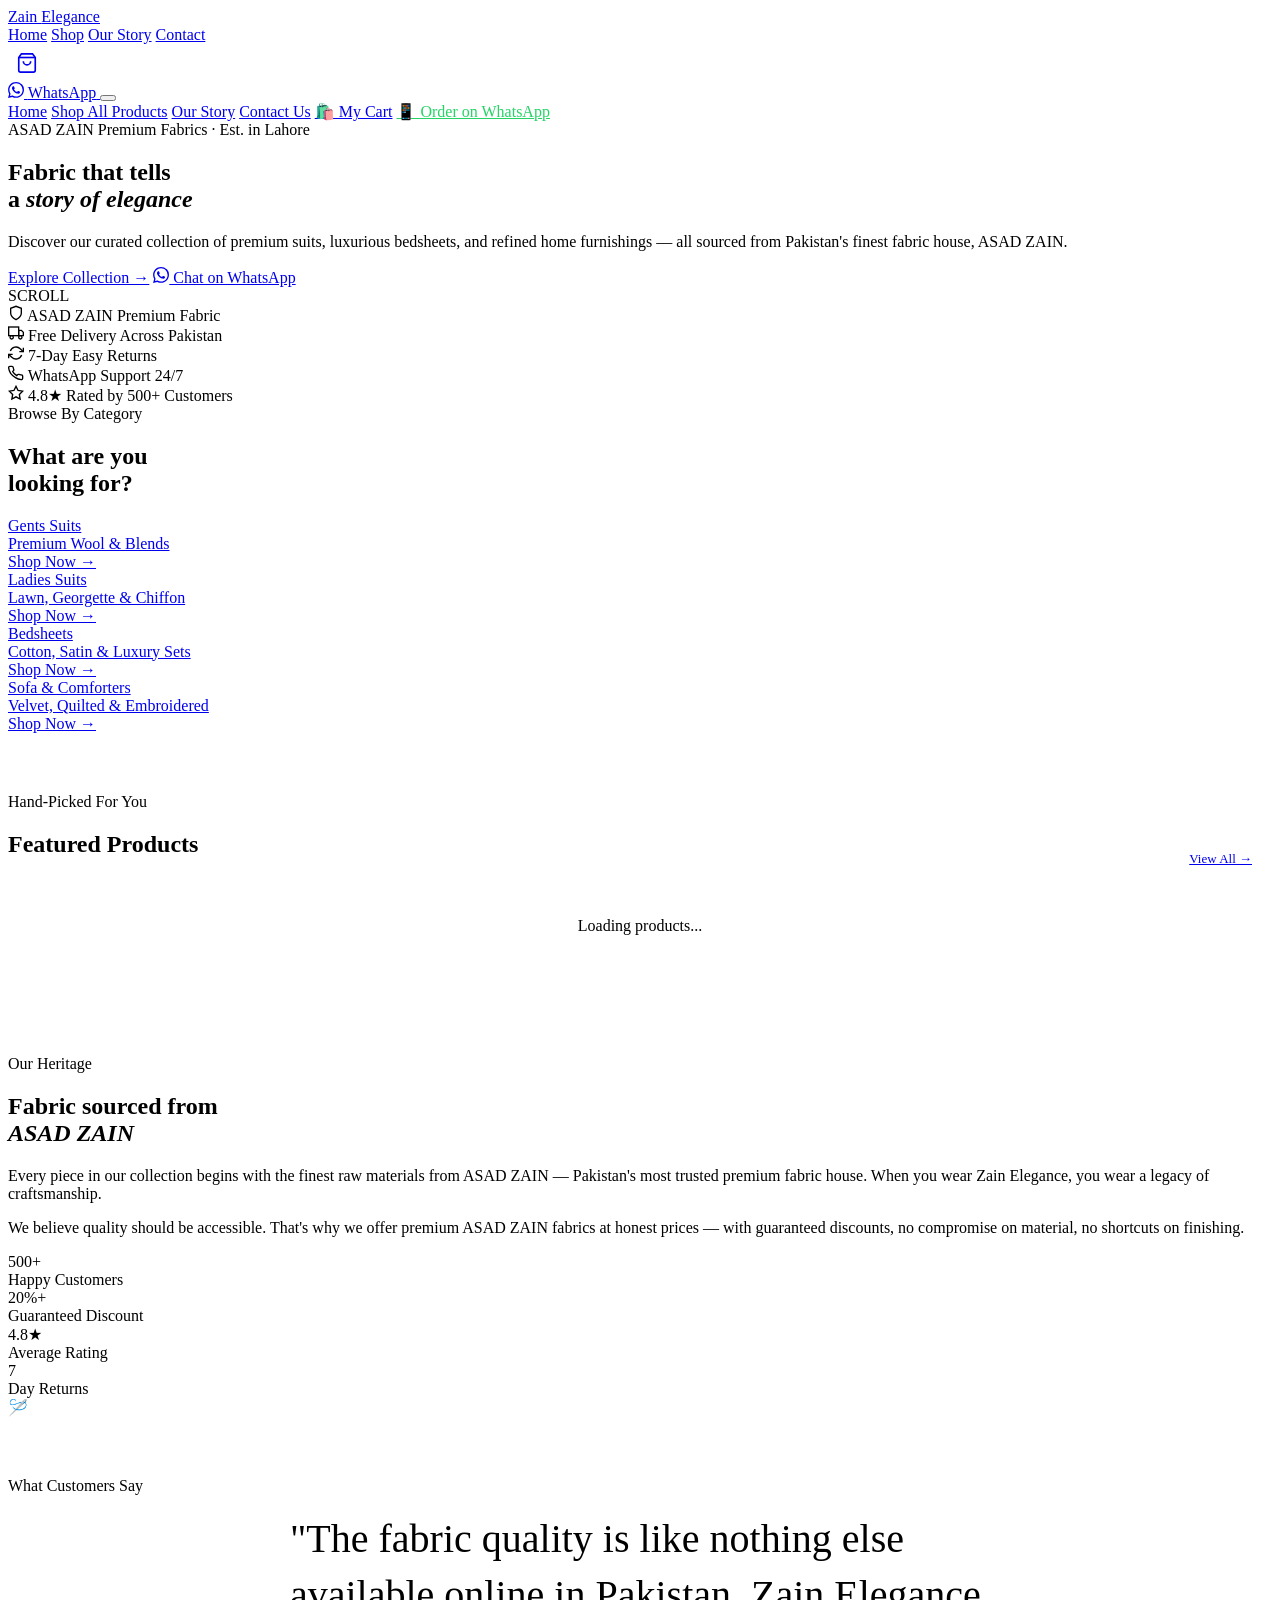
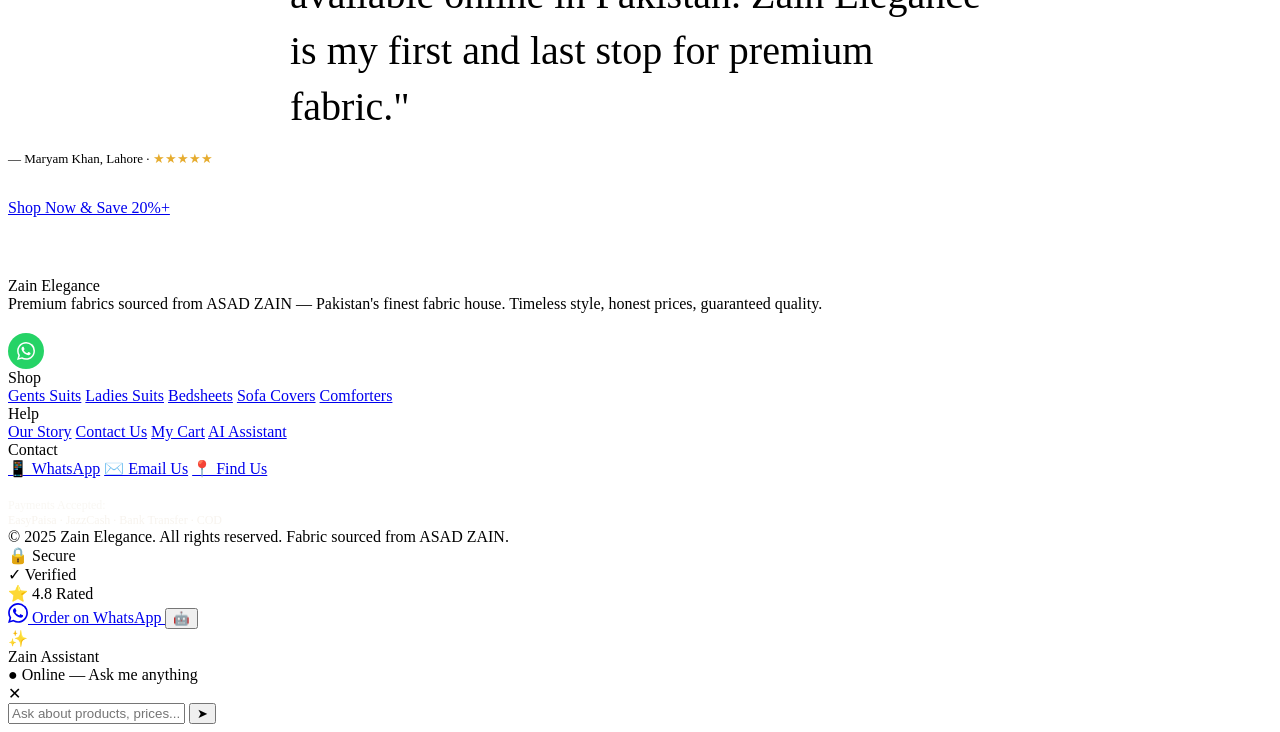
==== index.html @ bb75eb42 "Add files via upload" ====
<!DOCTYPE html>
<html lang="en">
<head>
  <meta charset="UTF-8">
  <meta name="viewport" content="width=device-width, initial-scale=1.0">
  <title>Zain Elegance — Premium Fabrics. Timeless Style.</title>
  <meta name="description" content="Premium suits, bedsheets, sofa covers and comforters sourced from ASAD ZAIN fabrics. Shop the finest fabric collection in Pakistan.">
  <meta property="og:title" content="Zain Elegance — Premium Fabrics">
  <meta property="og:description" content="Gents suits, Ladies suits, Bedsheets, Sofa covers & Comforters. Premium ASAD ZAIN fabrics.">
  <meta property="og:type" content="website">
  <link rel="stylesheet" href="assets/css/style.css">
  <link rel="icon" href="data:image/svg+xml,<svg xmlns='http://www.w3.org/2000/svg' viewBox='0 0 100 100'><text y='.9em' font-size='90'>🪡</text></svg>">
</head>
<body>

<!-- ═══ NAVIGATION ═══ -->
<nav class="nav">
  <div class="nav-inner">
    <a href="index.html" class="nav-logo">Zain <span>Elegance</span></a>
    <div class="nav-links">
      <a href="index.html" class="active">Home</a>
      <a href="shop.html">Shop</a>
      <a href="about.html">Our Story</a>
      <a href="contact.html">Contact</a>
    </div>
    <div class="nav-actions">
      <a href="cart.html" style="position:relative;display:flex;align-items:center;padding:8px">
        <svg width="22" height="22" fill="none" stroke="currentColor" stroke-width="1.8" viewBox="0 0 24 24"><path d="M6 2L3 6v14a2 2 0 002 2h14a2 2 0 002-2V6l-3-4z"/><line x1="3" y1="6" x2="21" y2="6"/><path d="M16 10a4 4 0 01-8 0"/></svg>
        <span class="cart-count" style="position:absolute;top:2px;right:2px;width:16px;height:16px;background:var(--gold);color:white;border-radius:50%;font-size:10px;font-weight:600;display:none;align-items:center;justify-content:center">0</span>
      </a>
      <a href="https://wa.me/923XXXXXXXXX" target="_blank" class="nav-whatsapp">
        <svg width="16" height="16" viewBox="0 0 24 24" fill="currentColor"><path d="M17.472 14.382c-.297-.149-1.758-.867-2.03-.967-.273-.099-.471-.148-.67.15-.197.297-.767.966-.94 1.164-.173.199-.347.223-.644.075-.297-.15-1.255-.463-2.39-1.475-.883-.788-1.48-1.761-1.653-2.059-.173-.297-.018-.458.13-.606.134-.133.298-.347.446-.52.149-.174.198-.298.298-.497.099-.198.05-.371-.025-.52-.075-.149-.669-1.612-.916-2.207-.242-.579-.487-.5-.669-.51-.173-.008-.371-.01-.57-.01-.198 0-.52.074-.792.372-.272.297-1.04 1.016-1.04 2.479 0 1.462 1.065 2.875 1.213 3.074.149.198 2.096 3.2 5.077 4.487.709.306 1.262.489 1.694.625.712.227 1.36.195 1.871.118.571-.085 1.758-.719 2.006-1.413.248-.694.248-1.289.173-1.413-.074-.124-.272-.198-.57-.347m-5.421 7.403h-.004a9.87 9.87 0 01-5.031-1.378l-.361-.214-3.741.982.998-3.648-.235-.374a9.86 9.86 0 01-1.51-5.26c.001-5.45 4.436-9.884 9.888-9.884 2.64 0 5.122 1.03 6.988 2.898a9.825 9.825 0 012.893 6.994c-.003 5.45-4.437 9.884-9.885 9.884m8.413-18.297A11.815 11.815 0 0012.05 0C5.495 0 .16 5.335.157 11.892c0 2.096.547 4.142 1.588 5.945L.057 24l6.305-1.654a11.882 11.882 0 005.683 1.448h.005c6.554 0 11.89-5.335 11.893-11.893A11.821 11.821 0 0020.885 3.488"/></svg>
        <span>WhatsApp</span>
      </a>
      <button class="nav-hamburger" id="nav-hamburger" aria-label="Menu">
        <span></span><span></span><span></span>
      </button>
    </div>
  </div>
</nav>

<!-- Mobile Menu -->
<div class="mobile-menu" id="mobile-menu">
  <a href="index.html">Home</a>
  <a href="shop.html">Shop All Products</a>
  <a href="about.html">Our Story</a>
  <a href="contact.html">Contact Us</a>
  <a href="cart.html">🛍️ My Cart</a>
  <a href="https://wa.me/923XXXXXXXXX" target="_blank" style="color:#25D366;font-weight:500">📱 Order on WhatsApp</a>
</div>

<!-- ═══ HERO ═══ -->
<section class="hero">
  <div class="container">
    <div class="hero-content">
      <div class="hero-badge">ASAD ZAIN Premium Fabrics · Est. in Lahore</div>
      <h1>Fabric that tells<br>a <em>story of elegance</em></h1>
      <p>Discover our curated collection of premium suits, luxurious bedsheets, and refined home furnishings — all sourced from Pakistan's finest fabric house, ASAD ZAIN.</p>
      <div class="hero-actions">
        <a href="shop.html" class="btn-primary">Explore Collection →</a>
        <a href="https://wa.me/923XXXXXXXXX?text=Assalamu%20Alaikum!%20I%20want%20to%20enquire%20about%20your%20products." target="_blank" class="btn-outline">
          <svg width="16" height="16" viewBox="0 0 24 24" fill="currentColor"><path d="M17.472 14.382c-.297-.149-1.758-.867-2.03-.967-.273-.099-.471-.148-.67.15-.197.297-.767.966-.94 1.164-.173.199-.347.223-.644.075-.297-.15-1.255-.463-2.39-1.475-.883-.788-1.48-1.761-1.653-2.059-.173-.297-.018-.458.13-.606.134-.133.298-.347.446-.52.149-.174.198-.298.298-.497.099-.198.05-.371-.025-.52-.075-.149-.669-1.612-.916-2.207-.242-.579-.487-.5-.669-.51-.173-.008-.371-.01-.57-.01-.198 0-.52.074-.792.372-.272.297-1.04 1.016-1.04 2.479 0 1.462 1.065 2.875 1.213 3.074.149.198 2.096 3.2 5.077 4.487.709.306 1.262.489 1.694.625.712.227 1.36.195 1.871.118.571-.085 1.758-.719 2.006-1.413.248-.694.248-1.289.173-1.413-.074-.124-.272-.198-.57-.347m-5.421 7.403h-.004a9.87 9.87 0 01-5.031-1.378l-.361-.214-3.741.982.998-3.648-.235-.374a9.86 9.86 0 01-1.51-5.26c.001-5.45 4.436-9.884 9.888-9.884 2.64 0 5.122 1.03 6.988 2.898a9.825 9.825 0 012.893 6.994c-.003 5.45-4.437 9.884-9.885 9.884m8.413-18.297A11.815 11.815 0 0012.05 0C5.495 0 .16 5.335.157 11.892c0 2.096.547 4.142 1.588 5.945L.057 24l6.305-1.654a11.882 11.882 0 005.683 1.448h.005c6.554 0 11.89-5.335 11.893-11.893A11.821 11.821 0 0020.885 3.488"/></svg>
          Chat on WhatsApp
        </a>
      </div>
    </div>
  </div>
  <div class="hero-scroll">
    <div class="hero-scroll-line"></div>
    <span>SCROLL</span>
  </div>
</section>

<!-- ═══ TRUST BAR ═══ -->
<div class="trust-bar">
  <div class="trust-bar-inner">
    <div class="trust-item">
      <svg width="16" height="16" fill="none" stroke="currentColor" stroke-width="2" viewBox="0 0 24 24"><path d="M12 22s8-4 8-10V5l-8-3-8 3v7c0 6 8 10 8 10z"/></svg>
      ASAD ZAIN Premium Fabric
    </div>
    <div class="trust-item">
      <svg width="16" height="16" fill="none" stroke="currentColor" stroke-width="2" viewBox="0 0 24 24"><rect x="1" y="3" width="15" height="13"/><polygon points="16 8 20 8 23 11 23 16 16 16 16 8"/><circle cx="5.5" cy="18.5" r="2.5"/><circle cx="18.5" cy="18.5" r="2.5"/></svg>
      Free Delivery Across Pakistan
    </div>
    <div class="trust-item">
      <svg width="16" height="16" fill="none" stroke="currentColor" stroke-width="2" viewBox="0 0 24 24"><polyline points="23 4 23 10 17 10"/><polyline points="1 20 1 14 7 14"/><path d="M3.51 9a9 9 0 0114.85-3.36L23 10M1 14l4.64 4.36A9 9 0 0020.49 15"/></svg>
      7-Day Easy Returns
    </div>
    <div class="trust-item">
      <svg width="16" height="16" fill="none" stroke="currentColor" stroke-width="2" viewBox="0 0 24 24"><path d="M22 16.92v3a2 2 0 01-2.18 2 19.79 19.79 0 01-8.63-3.07A19.5 19.5 0 013.95 12.68a19.79 19.79 0 01-3.07-8.67A2 2 0 012.88 2h3a2 2 0 012 1.72c.127.96.361 1.903.7 2.81a2 2 0 01-.45 2.11L7.09 9.91a16 16 0 006 6l1.27-1.27a2 2 0 012.11-.45c.907.339 1.85.573 2.81.7A2 2 0 0122 16.92z"/></svg>
      WhatsApp Support 24/7
    </div>
    <div class="trust-item">
      <svg width="16" height="16" fill="none" stroke="currentColor" stroke-width="2" viewBox="0 0 24 24"><polygon points="12 2 15.09 8.26 22 9.27 17 14.14 18.18 21.02 12 17.77 5.82 21.02 7 14.14 2 9.27 8.91 8.26 12 2"/></svg>
      4.8★ Rated by 500+ Customers
    </div>
  </div>
</div>

<!-- ═══ CATEGORIES ═══ -->
<section class="section">
  <div class="container">
    <div class="section-head">
      <div class="section-label">Browse By Category</div>
      <h2 class="section-title">What are you<br>looking for?</h2>
    </div>
    <div class="categories-grid">
      <a href="shop.html?cat=gents-suits" class="cat-card cat-gents">
        <div class="cat-img" style="background-image:url('assets/images/suits/gents-navy.jpg')"></div>
        <div class="cat-overlay">
          <div class="cat-name">Gents Suits</div>
          <div class="cat-count">Premium Wool & Blends</div>
          <div class="cat-link">Shop Now →</div>
        </div>
      </a>
      <a href="shop.html?cat=ladies-suits" class="cat-card cat-ladies">
        <div class="cat-img" style="background-image:url('assets/images/suits/ladies-pink.jpg')"></div>
        <div class="cat-overlay">
          <div class="cat-name">Ladies Suits</div>
          <div class="cat-count">Lawn, Georgette & Chiffon</div>
          <div class="cat-link">Shop Now →</div>
        </div>
      </a>
      <a href="shop.html?cat=bedsheets" class="cat-card cat-bedsheet">
        <div class="cat-img" style="background-image:url('assets/images/bedsheets/white-cotton.jpg')"></div>
        <div class="cat-overlay">
          <div class="cat-name">Bedsheets</div>
          <div class="cat-count">Cotton, Satin & Luxury Sets</div>
          <div class="cat-link">Shop Now →</div>
        </div>
      </a>
      <a href="shop.html?cat=sofa-covers" class="cat-card cat-sofa">
        <div class="cat-img" style="background-image:url('assets/images/sofa-covers/velvet-brown.jpg')"></div>
        <div class="cat-overlay">
          <div class="cat-name">Sofa & Comforters</div>
          <div class="cat-count">Velvet, Quilted & Embroidered</div>
          <div class="cat-link">Shop Now →</div>
        </div>
      </a>
    </div>
  </div>
</section>

<!-- ═══ FEATURED PRODUCTS ═══ -->
<section class="section" style="background:var(--cream-deep);padding-top:60px;padding-bottom:80px">
  <div class="container">
    <div class="section-head" style="display:flex;justify-content:space-between;align-items:flex-end;flex-wrap:wrap;gap:16px">
      <div>
        <div class="section-label">Hand-Picked For You</div>
        <h2 class="section-title">Featured Products</h2>
      </div>
      <a href="shop.html" class="btn-primary" style="font-size:13px;padding:10px 20px">View All →</a>
    </div>
    <div class="products-grid" id="featured-grid">
      <!-- Loaded by products.js -->
      <div style="grid-column:1/-1;text-align:center;padding:40px;color:var(--warm-mid)">Loading products...</div>
    </div>
  </div>
</section>

<!-- ═══ FABRIC STORY ═══ -->
<section class="fabric-story">
  <div class="container">
    <div class="fabric-story-grid">
      <div>
        <div class="section-label">Our Heritage</div>
        <h2 class="section-title" style="color:var(--cream)">Fabric sourced from<br><em style="color:var(--gold-light)">ASAD ZAIN</em></h2>
        <p>Every piece in our collection begins with the finest raw materials from ASAD ZAIN — Pakistan's most trusted premium fabric house. When you wear Zain Elegance, you wear a legacy of craftsmanship.</p>
        <p style="margin-top:12px">We believe quality should be accessible. That's why we offer premium ASAD ZAIN fabrics at honest prices — with guaranteed discounts, no compromise on material, no shortcuts on finishing.</p>
        <div class="fabric-stats">
          <div class="fabric-stat">
            <div class="fabric-stat-num">500+</div>
            <div class="fabric-stat-label">Happy Customers</div>
          </div>
          <div class="fabric-stat">
            <div class="fabric-stat-num">20%+</div>
            <div class="fabric-stat-label">Guaranteed Discount</div>
          </div>
          <div class="fabric-stat">
            <div class="fabric-stat-num">4.8★</div>
            <div class="fabric-stat-label">Average Rating</div>
          </div>
          <div class="fabric-stat">
            <div class="fabric-stat-num">7</div>
            <div class="fabric-stat-label">Day Returns</div>
          </div>
        </div>
      </div>
      <div class="fabric-img-mock">🪡</div>
    </div>
  </div>
</section>

<!-- ═══ TESTIMONIAL STRIP ═══ -->
<section class="section" style="background:var(--gold-pale);padding:60px 0">
  <div class="container text-center">
    <div class="section-label">What Customers Say</div>
    <div style="font-family:var(--font-display);font-size:clamp(24px,4vw,40px);font-weight:300;color:var(--ink);max-width:700px;margin:16px auto;line-height:1.4">
      "The fabric quality is like nothing else available online in Pakistan. Zain Elegance is my first and last stop for premium fabric."
    </div>
    <div style="font-size:13px;color:var(--warm-mid);margin-top:16px">— Maryam Khan, Lahore · <span style="color:#E6AC2F">★★★★★</span></div>
    <a href="shop.html" class="btn-primary" style="margin-top:32px;display:inline-flex">Shop Now & Save 20%+</a>
  </div>
</section>

<!-- ═══ FOOTER ═══ -->
<footer class="footer">
  <div class="container">
    <div class="footer-grid">
      <div class="footer-brand">
        <div class="footer-logo">Zain <span>Elegance</span></div>
        <div class="footer-tagline">Premium fabrics sourced from ASAD ZAIN — Pakistan's finest fabric house. Timeless style, honest prices, guaranteed quality.</div>
        <div style="margin-top:20px;display:flex;gap:12px">
          <a href="https://wa.me/923XXXXXXXXX" target="_blank" style="width:36px;height:36px;border-radius:50%;background:#25D366;display:flex;align-items:center;justify-content:center">
            <svg width="18" height="18" viewBox="0 0 24 24" fill="white"><path d="M17.472 14.382c-.297-.149-1.758-.867-2.03-.967-.273-.099-.471-.148-.67.15-.197.297-.767.966-.94 1.164-.173.199-.347.223-.644.075-.297-.15-1.255-.463-2.39-1.475-.883-.788-1.48-1.761-1.653-2.059-.173-.297-.018-.458.13-.606.134-.133.298-.347.446-.52.149-.174.198-.298.298-.497.099-.198.05-.371-.025-.52-.075-.149-.669-1.612-.916-2.207-.242-.579-.487-.5-.669-.51-.173-.008-.371-.01-.57-.01-.198 0-.52.074-.792.372-.272.297-1.04 1.016-1.04 2.479 0 1.462 1.065 2.875 1.213 3.074.149.198 2.096 3.2 5.077 4.487.709.306 1.262.489 1.694.625.712.227 1.36.195 1.871.118.571-.085 1.758-.719 2.006-1.413.248-.694.248-1.289.173-1.413-.074-.124-.272-.198-.57-.347m-5.421 7.403h-.004a9.87 9.87 0 01-5.031-1.378l-.361-.214-3.741.982.998-3.648-.235-.374a9.86 9.86 0 01-1.51-5.26c.001-5.45 4.436-9.884 9.888-9.884 2.64 0 5.122 1.03 6.988 2.898a9.825 9.825 0 012.893 6.994c-.003 5.45-4.437 9.884-9.885 9.884m8.413-18.297A11.815 11.815 0 0012.05 0C5.495 0 .16 5.335.157 11.892c0 2.096.547 4.142 1.588 5.945L.057 24l6.305-1.654a11.882 11.882 0 005.683 1.448h.005c6.554 0 11.89-5.335 11.893-11.893A11.821 11.821 0 0020.885 3.488"/></svg>
          </a>
        </div>
      </div>
      <div>
        <div class="footer-col-title">Shop</div>
        <div class="footer-links">
          <a href="shop.html?cat=gents-suits">Gents Suits</a>
          <a href="shop.html?cat=ladies-suits">Ladies Suits</a>
          <a href="shop.html?cat=bedsheets">Bedsheets</a>
          <a href="shop.html?cat=sofa-covers">Sofa Covers</a>
          <a href="shop.html?cat=comforters">Comforters</a>
        </div>
      </div>
      <div>
        <div class="footer-col-title">Help</div>
        <div class="footer-links">
          <a href="about.html">Our Story</a>
          <a href="contact.html">Contact Us</a>
          <a href="cart.html">My Cart</a>
          <a href="#" onclick="document.getElementById('chat-btn').click();return false">AI Assistant</a>
        </div>
      </div>
      <div>
        <div class="footer-col-title">Contact</div>
        <div class="footer-links">
          <a href="https://wa.me/923XXXXXXXXX" target="_blank">📱 WhatsApp</a>
          <a href="mailto:info@zainelegance.pk">✉️ Email Us</a>
          <a href="contact.html">📍 Find Us</a>
        </div>
        <div style="margin-top:20px;font-size:12px;color:rgba(240,234,224,.4)">
          Payments Accepted:<br>
          <span style="color:rgba(240,234,224,.55)">EasyPaisa · JazzCash · Bank Transfer · COD</span>
        </div>
      </div>
    </div>
    <div class="footer-bottom">
      <div class="footer-copy">© 2025 Zain Elegance. All rights reserved. Fabric sourced from ASAD ZAIN.</div>
      <div class="footer-badges">
        <div class="footer-badge">🔒 Secure</div>
        <div class="footer-badge">✓ Verified</div>
        <div class="footer-badge">⭐ 4.8 Rated</div>
      </div>
    </div>
  </div>
</footer>

<!-- ═══ FLOATING BUTTONS ═══ -->
<a id="wa-float" href="#" target="_blank" class="wa-float">
  <svg width="20" height="20" viewBox="0 0 24 24" fill="currentColor"><path d="M17.472 14.382c-.297-.149-1.758-.867-2.03-.967-.273-.099-.471-.148-.67.15-.197.297-.767.966-.94 1.164-.173.199-.347.223-.644.075-.297-.15-1.255-.463-2.39-1.475-.883-.788-1.48-1.761-1.653-2.059-.173-.297-.018-.458.13-.606.134-.133.298-.347.446-.52.149-.174.198-.298.298-.497.099-.198.05-.371-.025-.52-.075-.149-.669-1.612-.916-2.207-.242-.579-.487-.5-.669-.51-.173-.008-.371-.01-.57-.01-.198 0-.52.074-.792.372-.272.297-1.04 1.016-1.04 2.479 0 1.462 1.065 2.875 1.213 3.074.149.198 2.096 3.2 5.077 4.487.709.306 1.262.489 1.694.625.712.227 1.36.195 1.871.118.571-.085 1.758-.719 2.006-1.413.248-.694.248-1.289.173-1.413-.074-.124-.272-.198-.57-.347m-5.421 7.403h-.004a9.87 9.87 0 01-5.031-1.378l-.361-.214-3.741.982.998-3.648-.235-.374a9.86 9.86 0 01-1.51-5.26c.001-5.45 4.436-9.884 9.888-9.884 2.64 0 5.122 1.03 6.988 2.898a9.825 9.825 0 012.893 6.994c-.003 5.45-4.437 9.884-9.885 9.884m8.413-18.297A11.815 11.815 0 0012.05 0C5.495 0 .16 5.335.157 11.892c0 2.096.547 4.142 1.588 5.945L.057 24l6.305-1.654a11.882 11.882 0 005.683 1.448h.005c6.554 0 11.89-5.335 11.893-11.893A11.821 11.821 0 0020.885 3.488"/></svg>
  Order on WhatsApp
</a>

<!-- AI Chat Button -->
<button class="chat-btn" id="chat-btn" title="Chat with AI Assistant">🤖</button>
<div class="chat-window" id="chat-window">
  <div class="chat-header">
    <div class="chat-avatar">✨</div>
    <div class="chat-header-text">
      <div class="chat-header-name">Zain Assistant</div>
      <div class="chat-header-status">● Online — Ask me anything</div>
    </div>
    <div class="chat-close" id="chat-close">✕</div>
  </div>
  <div class="chat-messages" id="chat-messages"></div>
  <div class="chat-input-row">
    <input class="chat-input" id="chat-input" placeholder="Ask about products, prices..." type="text">
    <button class="chat-send" id="chat-send">➤</button>
  </div>
</div>

<script src="assets/js/products.js"></script>
<script src="assets/js/cart.js"></script>
<script src="assets/js/ai-chat.js"></script>
</body>
</html>
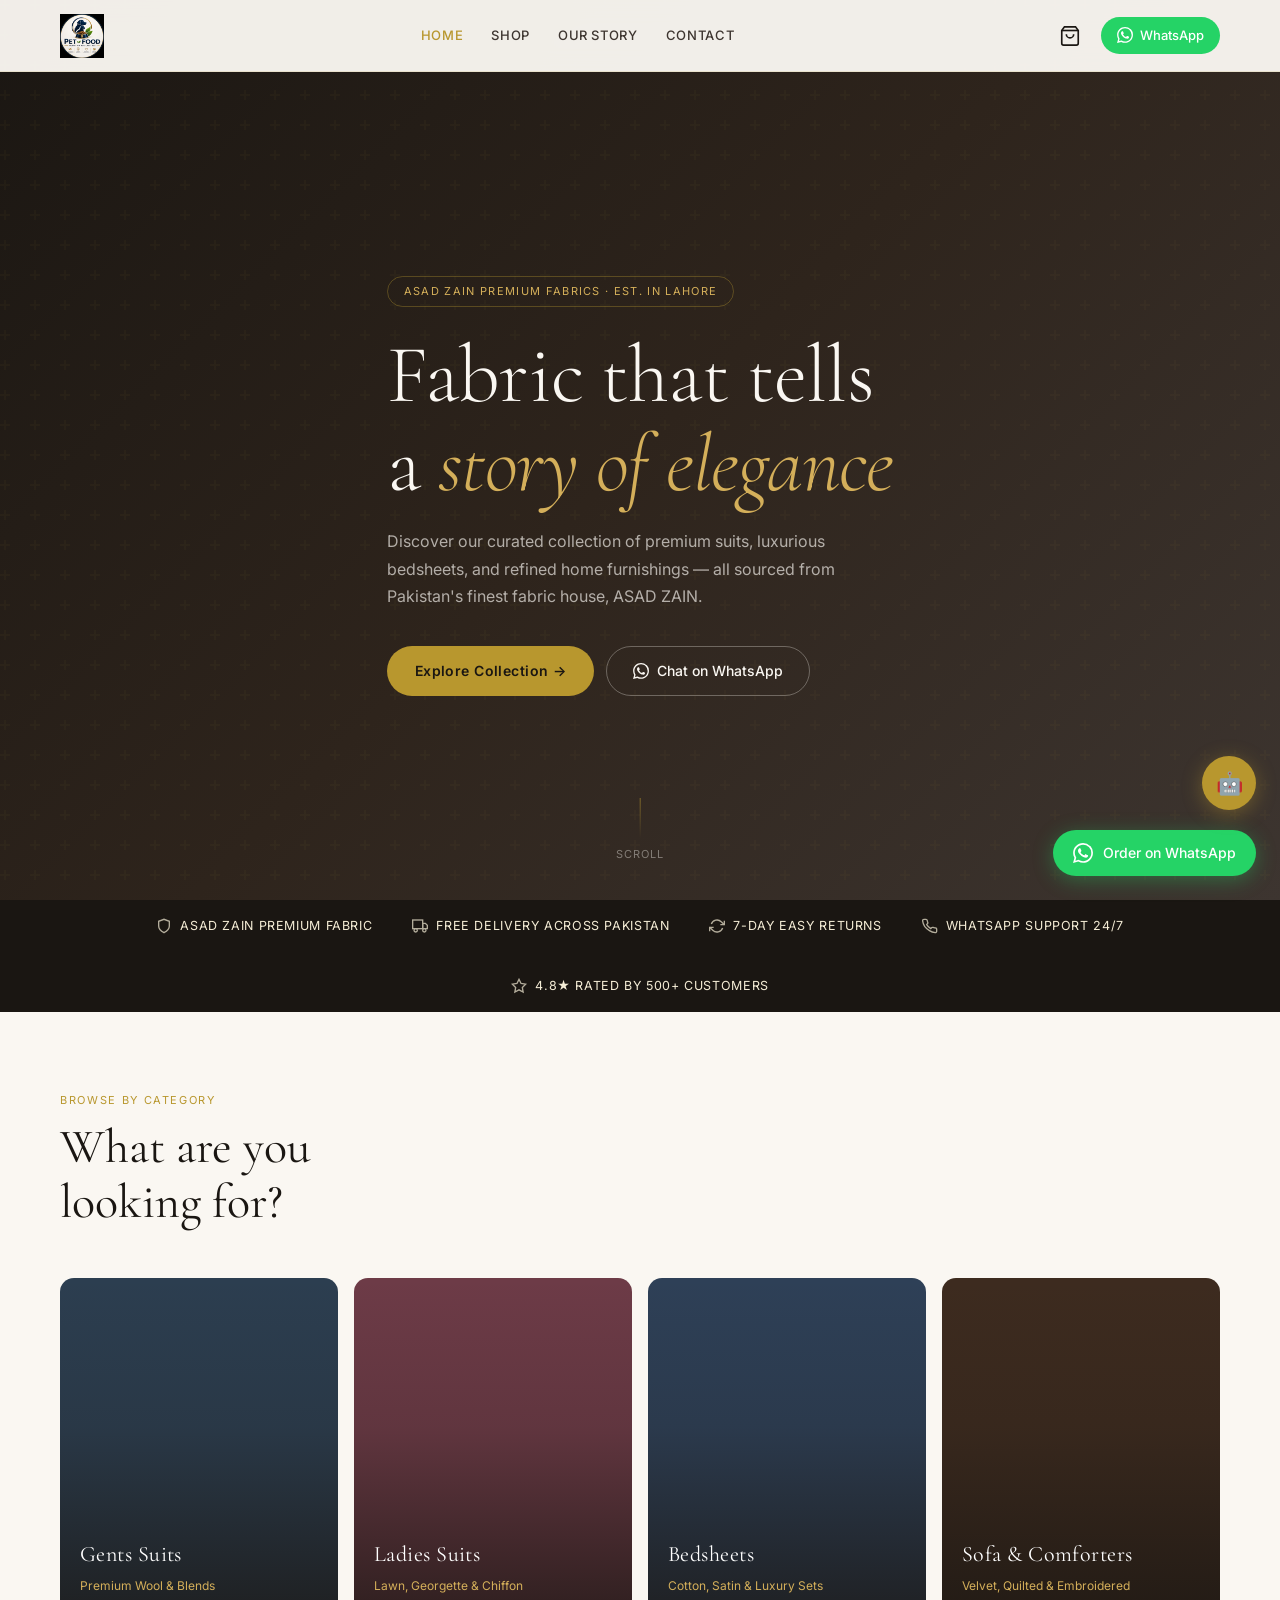
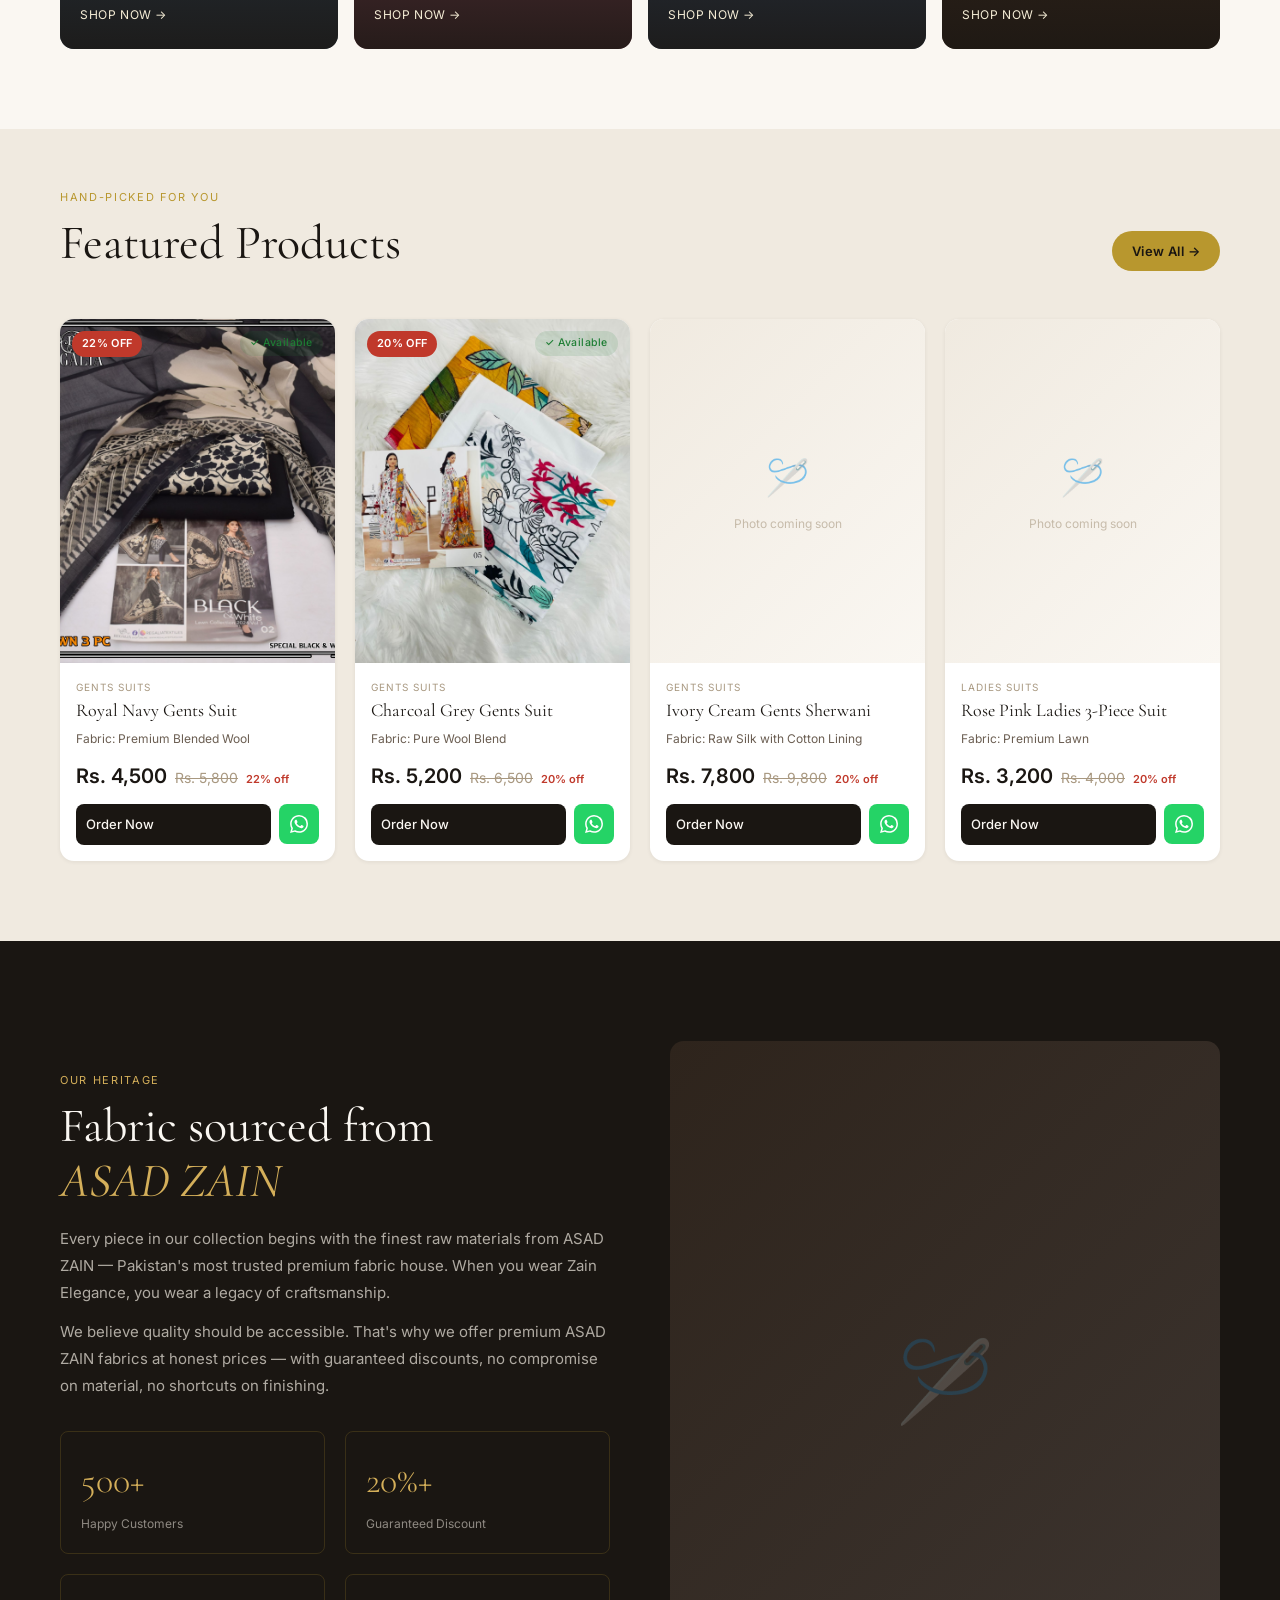
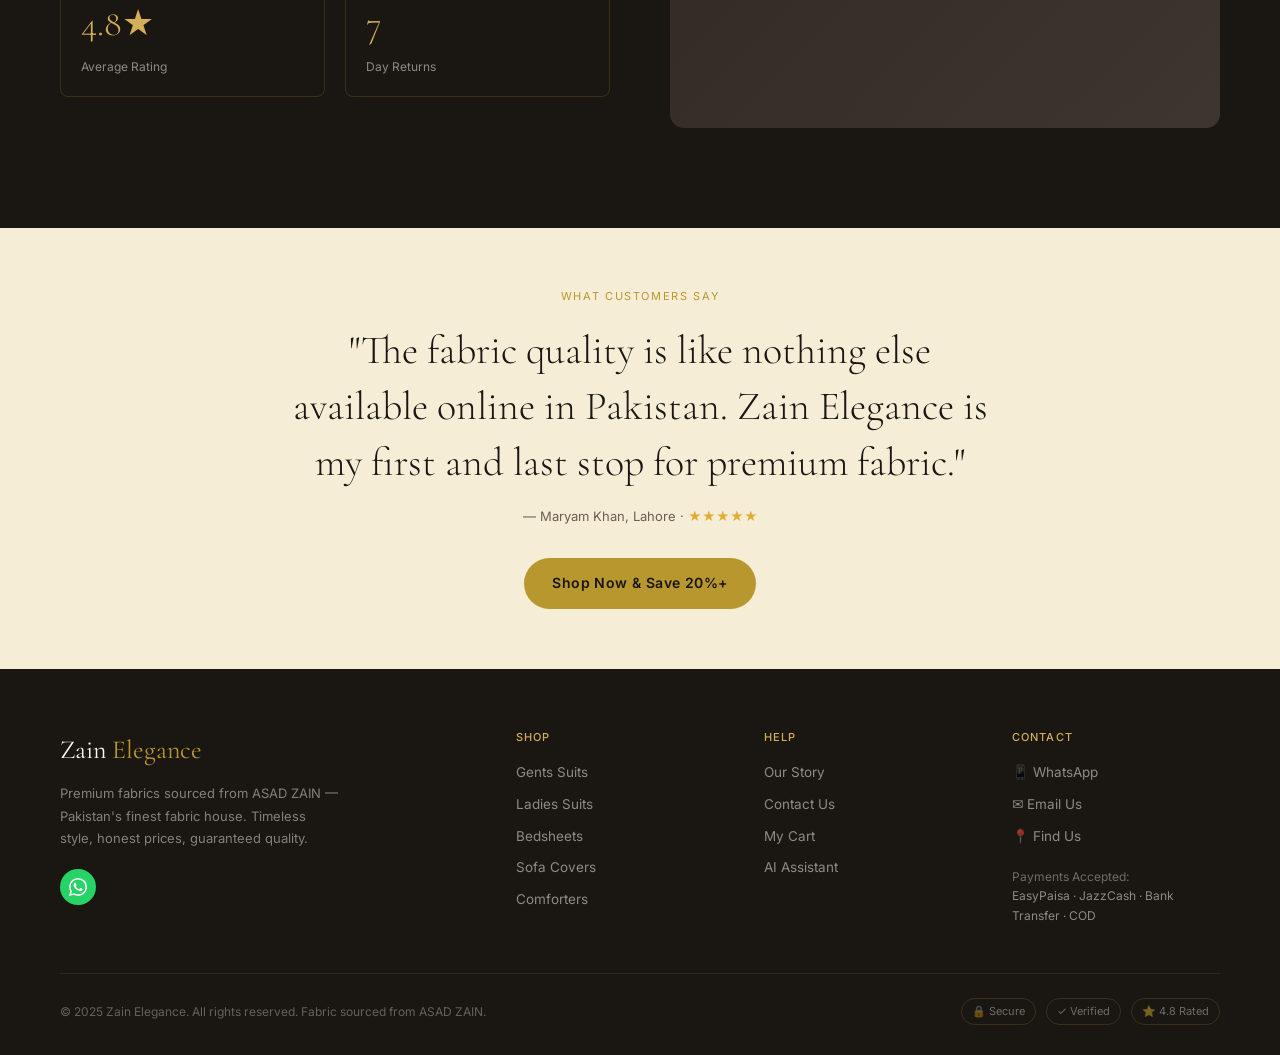
==== commit 60fbf8d2: "Add files via upload" ====
--- a/index.html
+++ b/index.html
@@ -16,7 +16,7 @@
 <!-- ═══ NAVIGATION ═══ -->
 <nav class="nav">
   <div class="nav-inner">
-    <a href="index.html" class="nav-logo">Zain <span>Elegance</span></a>
+    <a href="index.html" class="nav-logo"><img src="assets/images/logo.jpeg" alt="Zain Elegance" style="height:44px;width:auto;display:block"></a>
     <div class="nav-links">
       <a href="index.html" class="active">Home</a>
       <a href="shop.html">Shop</a>
--- a/assets/css/style.css
+++ b/assets/css/style.css
@@ -0,0 +1,618 @@
+/* ═══════════════════════════════════════════
+   ZAIN ELEGANCE — Design System
+   Premium Fabric Store
+═══════════════════════════════════════════ */
+
+@import url('https://fonts.googleapis.com/css2?family=Cormorant+Garamond:ital,wght@0,300;0,400;0,500;0,600;1,300;1,400&family=Inter:wght@300;400;500;600&display=swap');
+
+/* ── Tokens ── */
+:root {
+  --gold:        #B8972E;
+  --gold-light:  #D4AF5A;
+  --gold-pale:   #F5EDD6;
+  --ink:         #1A1612;
+  --ink-soft:    #3D3530;
+  --warm-mid:    #6B5E52;
+  --warm-light:  #A89880;
+  --cream:       #FAF7F2;
+  --cream-deep:  #F0EAE0;
+  --white:       #FFFFFF;
+  --red-sale:    #C0392B;
+  --green-stock: #1E7E34;
+
+  --font-display: 'Cormorant Garamond', Georgia, serif;
+  --font-body:    'Inter', system-ui, sans-serif;
+
+  --shadow-sm: 0 1px 4px rgba(26,22,18,.07);
+  --shadow-md: 0 4px 20px rgba(26,22,18,.10);
+  --shadow-lg: 0 12px 48px rgba(26,22,18,.14);
+  --radius:    8px;
+  --radius-lg: 14px;
+
+  --nav-h: 72px;
+}
+
+/* ── Reset ── */
+*, *::before, *::after { box-sizing: border-box; margin: 0; padding: 0; }
+html { scroll-behavior: smooth; }
+body {
+  font-family: var(--font-body);
+  background: var(--cream);
+  color: var(--ink);
+  line-height: 1.6;
+  -webkit-font-smoothing: antialiased;
+}
+img { display: block; width: 100%; height: auto; }
+a { color: inherit; text-decoration: none; }
+button { cursor: pointer; border: none; background: none; font-family: inherit; }
+ul { list-style: none; }
+
+/* ── Utility ── */
+.container { max-width: 1200px; margin: 0 auto; padding: 0 20px; }
+.sr-only { position: absolute; left: -9999px; }
+.text-gold { color: var(--gold); }
+.text-center { text-align: center; }
+
+/* ═══════════════════════════════════════════
+   NAVIGATION
+═══════════════════════════════════════════ */
+.nav {
+  position: fixed; top: 0; left: 0; right: 0; z-index: 1000;
+  height: var(--nav-h);
+  background: rgba(250,247,242,0.96);
+  backdrop-filter: blur(12px);
+  border-bottom: 1px solid rgba(184,151,46,.15);
+  display: flex; align-items: center;
+}
+.nav-inner {
+  width: 100%; max-width: 1200px; margin: 0 auto; padding: 0 20px;
+  display: flex; align-items: center; justify-content: space-between; gap: 24px;
+}
+.nav-logo {
+  font-family: var(--font-display);
+  font-size: 24px; font-weight: 500;
+  color: var(--ink); letter-spacing: .02em;
+  white-space: nowrap;
+}
+.nav-logo span { color: var(--gold); }
+.nav-links {
+  display: flex; gap: 28px; align-items: center;
+}
+.nav-links a {
+  font-size: 13px; font-weight: 500; letter-spacing: .05em;
+  text-transform: uppercase; color: var(--ink-soft);
+  transition: color .2s;
+}
+.nav-links a:hover, .nav-links a.active { color: var(--gold); }
+.nav-actions { display: flex; align-items: center; gap: 12px; }
+.nav-whatsapp {
+  display: flex; align-items: center; gap: 7px;
+  padding: 8px 16px; border-radius: 24px;
+  background: #25D366; color: white;
+  font-size: 13px; font-weight: 500;
+  transition: opacity .2s;
+}
+.nav-whatsapp:hover { opacity: .88; }
+.nav-hamburger { display: none; flex-direction: column; gap: 5px; padding: 4px; }
+.nav-hamburger span { display: block; width: 22px; height: 2px; background: var(--ink); border-radius: 2px; transition: .25s; }
+
+/* Mobile nav */
+.mobile-menu {
+  display: none; position: fixed; top: var(--nav-h); left: 0; right: 0;
+  background: var(--cream); border-bottom: 1px solid var(--cream-deep);
+  padding: 20px; z-index: 999;
+  flex-direction: column; gap: 16px;
+}
+.mobile-menu.open { display: flex; }
+.mobile-menu a { font-size: 15px; color: var(--ink-soft); padding: 6px 0; border-bottom: 1px solid var(--cream-deep); }
+
+/* ═══════════════════════════════════════════
+   HERO
+═══════════════════════════════════════════ */
+.hero {
+  min-height: 100vh;
+  padding-top: var(--nav-h);
+  background: linear-gradient(135deg, #1A1612 0%, #2E241C 50%, #3D3530 100%);
+  display: flex; align-items: center;
+  position: relative; overflow: hidden;
+}
+.hero::before {
+  content: '';
+  position: absolute; inset: 0;
+  background: url("data:image/svg+xml,%3Csvg width='60' height='60' viewBox='0 0 60 60' xmlns='http://www.w3.org/2000/svg'%3E%3Cg fill='none' fill-rule='evenodd'%3E%3Cg fill='%23B8972E' fill-opacity='0.04'%3E%3Cpath d='M36 34v-4h-2v4h-4v2h4v4h2v-4h4v-2h-4zm0-30V0h-2v4h-4v2h4v4h2V6h4V4h-4zM6 34v-4H4v4H0v2h4v4h2v-4h4v-2H6zM6 4V0H4v4H0v2h4v4h2V6h4V4H6z'/%3E%3C/g%3E%3C/g%3E%3C/svg%3E");
+}
+.hero-content {
+  position: relative; z-index: 1;
+  max-width: 700px; padding: 60px 20px;
+}
+.hero-badge {
+  display: inline-block; font-size: 11px; letter-spacing: .12em;
+  text-transform: uppercase; color: var(--gold-light);
+  border: 1px solid rgba(184,151,46,.35);
+  padding: 6px 16px; border-radius: 24px; margin-bottom: 24px;
+}
+.hero h1 {
+  font-family: var(--font-display);
+  font-size: clamp(44px, 7vw, 82px);
+  font-weight: 300; line-height: 1.08;
+  color: var(--cream); letter-spacing: -.01em;
+  margin-bottom: 20px;
+}
+.hero h1 em { font-style: italic; color: var(--gold-light); }
+.hero p {
+  font-size: 16px; color: rgba(250,247,242,.65);
+  max-width: 480px; margin-bottom: 36px; line-height: 1.7;
+}
+.hero-actions { display: flex; gap: 12px; flex-wrap: wrap; }
+.btn-primary {
+  display: inline-flex; align-items: center; gap: 8px;
+  padding: 14px 28px; border-radius: 32px;
+  background: var(--gold); color: var(--ink);
+  font-size: 14px; font-weight: 600; letter-spacing: .03em;
+  transition: background .2s, transform .15s;
+}
+.btn-primary:hover { background: var(--gold-light); transform: translateY(-1px); }
+.btn-outline {
+  display: inline-flex; align-items: center; gap: 8px;
+  padding: 13px 26px; border-radius: 32px;
+  border: 1.5px solid rgba(250,247,242,.3); color: var(--cream);
+  font-size: 14px; font-weight: 500;
+  transition: border-color .2s, background .2s;
+}
+.btn-outline:hover { border-color: var(--gold-light); background: rgba(184,151,46,.08); }
+.hero-scroll {
+  position: absolute; bottom: 36px; left: 50%; transform: translateX(-50%);
+  display: flex; flex-direction: column; align-items: center; gap: 8px;
+  color: rgba(250,247,242,.4); font-size: 11px; letter-spacing: .1em;
+}
+.hero-scroll-line {
+  width: 1px; height: 40px;
+  background: linear-gradient(to bottom, rgba(184,151,46,.6), transparent);
+  animation: scrollLine 2s ease-in-out infinite;
+}
+@keyframes scrollLine { 0%,100% { opacity: .3 } 50% { opacity: 1 } }
+
+/* ═══════════════════════════════════════════
+   TRUST BAR
+═══════════════════════════════════════════ */
+.trust-bar {
+  background: var(--ink); color: var(--gold-pale);
+  padding: 16px 20px;
+}
+.trust-bar-inner {
+  max-width: 1200px; margin: 0 auto;
+  display: flex; justify-content: center;
+  gap: 40px; flex-wrap: wrap; align-items: center;
+}
+.trust-item {
+  display: flex; align-items: center; gap: 8px;
+  font-size: 12.5px; letter-spacing: .05em; text-transform: uppercase;
+}
+.trust-item svg { opacity: .7; }
+
+/* ═══════════════════════════════════════════
+   SECTION TITLES
+═══════════════════════════════════════════ */
+.section { padding: 80px 0; }
+.section-label {
+  font-size: 11px; letter-spacing: .15em; text-transform: uppercase;
+  color: var(--gold); margin-bottom: 10px;
+}
+.section-title {
+  font-family: var(--font-display);
+  font-size: clamp(30px, 5vw, 48px); font-weight: 400;
+  color: var(--ink); line-height: 1.15;
+}
+.section-sub {
+  font-size: 15px; color: var(--warm-mid);
+  margin-top: 10px; max-width: 560px;
+}
+.section-head { margin-bottom: 48px; }
+
+/* ═══════════════════════════════════════════
+   CATEGORY CARDS
+═══════════════════════════════════════════ */
+.categories-grid {
+  display: grid;
+  grid-template-columns: repeat(4, 1fr);
+  gap: 16px;
+}
+.cat-card {
+  border-radius: var(--radius-lg); overflow: hidden;
+  aspect-ratio: 3/4; position: relative;
+  cursor: pointer; transition: transform .3s;
+}
+.cat-card:hover { transform: translateY(-6px); }
+.cat-card:hover .cat-img { transform: scale(1.06); }
+.cat-img {
+  position: absolute; inset: 0;
+  background-size: cover; background-position: center;
+  transition: transform .5s ease;
+}
+.cat-overlay {
+  position: absolute; inset: 0;
+  background: linear-gradient(to top, rgba(26,22,18,.85) 0%, rgba(26,22,18,.15) 60%, transparent 100%);
+  display: flex; flex-direction: column; justify-content: flex-end;
+  padding: 24px 20px;
+}
+.cat-name {
+  font-family: var(--font-display); font-size: 22px; font-weight: 400;
+  color: var(--white); letter-spacing: .02em;
+}
+.cat-count { font-size: 12px; color: var(--gold-light); margin-top: 4px; }
+.cat-link {
+  display: inline-flex; align-items: center; gap: 6px;
+  font-size: 12px; color: var(--gold-pale);
+  margin-top: 10px; letter-spacing: .05em;
+  text-transform: uppercase;
+}
+
+/* Category background patterns (used when no real image) */
+.cat-gents    .cat-img { background-color: #2C3E50; background-image: linear-gradient(135deg, #2C3E50, #34495E); }
+.cat-ladies   .cat-img { background-color: #6D3B47; background-image: linear-gradient(135deg, #6D3B47, #8B4559); }
+.cat-bedsheet .cat-img { background-color: #2E4057; background-image: linear-gradient(135deg, #2E4057, #3D5A80); }
+.cat-sofa     .cat-img { background-color: #3D2B1F; background-image: linear-gradient(135deg, #3D2B1F, #5C3D26); }
+
+/* ═══════════════════════════════════════════
+   PRODUCT CARDS
+═══════════════════════════════════════════ */
+.products-grid {
+  display: grid;
+  grid-template-columns: repeat(auto-fill, minmax(260px, 1fr));
+  gap: 20px;
+}
+.product-card {
+  background: var(--white);
+  border-radius: var(--radius-lg);
+  overflow: hidden;
+  box-shadow: var(--shadow-sm);
+  transition: box-shadow .25s, transform .25s;
+  position: relative;
+}
+.product-card:hover { box-shadow: var(--shadow-md); transform: translateY(-3px); }
+.product-card.stockout { opacity: .75; }
+
+.product-img-wrap {
+  position: relative; aspect-ratio: 4/5; overflow: hidden;
+  background: var(--cream-deep);
+}
+.product-img-wrap img {
+  width: 100%; height: 100%; object-fit: cover;
+  transition: transform .45s ease;
+}
+.product-card:hover .product-img-wrap img { transform: scale(1.05); }
+
+/* Product image placeholder */
+.product-img-placeholder {
+  width: 100%; height: 100%;
+  display: flex; flex-direction: column; align-items: center; justify-content: center;
+  background: linear-gradient(135deg, var(--cream-deep), var(--cream));
+  color: var(--warm-light); gap: 8px;
+}
+.product-img-placeholder .ph-icon { font-size: 36px; opacity: .5; }
+.product-img-placeholder .ph-text { font-size: 12px; opacity: .6; }
+
+.discount-ribbon {
+  position: absolute; top: 12px; left: 12px;
+  background: var(--red-sale); color: white;
+  font-size: 11px; font-weight: 600; letter-spacing: .03em;
+  padding: 4px 10px; border-radius: 20px;
+}
+.stock-badge {
+  position: absolute; top: 12px; right: 12px;
+  font-size: 10.5px; font-weight: 500; letter-spacing: .05em;
+  padding: 4px 10px; border-radius: 20px;
+}
+.stock-badge.in-stock  { background: rgba(30,126,52,.12); color: var(--green-stock); }
+.stock-badge.stockout  { background: rgba(192,57,43,.12); color: var(--red-sale); }
+
+.product-body { padding: 16px; }
+.product-category {
+  font-size: 10px; letter-spacing: .1em; text-transform: uppercase;
+  color: var(--warm-light); margin-bottom: 4px;
+}
+.product-name {
+  font-family: var(--font-display); font-size: 18px; font-weight: 400;
+  color: var(--ink); line-height: 1.3; margin-bottom: 6px;
+}
+.product-fabric { font-size: 12px; color: var(--warm-mid); margin-bottom: 12px; }
+.product-pricing { display: flex; align-items: baseline; gap: 8px; margin-bottom: 12px; }
+.price-now { font-size: 20px; font-weight: 600; color: var(--ink); }
+.price-was { font-size: 14px; color: var(--warm-light); text-decoration: line-through; }
+.price-pct { font-size: 11px; font-weight: 600; color: var(--red-sale); }
+.product-actions { display: flex; gap: 8px; }
+.btn-order {
+  flex: 1; padding: 10px;
+  background: var(--ink); color: var(--cream);
+  border-radius: var(--radius); font-size: 13px; font-weight: 500;
+  transition: background .2s;
+}
+.btn-order:hover { background: var(--ink-soft); }
+.btn-order.disabled {
+  background: var(--warm-light); cursor: not-allowed;
+}
+.btn-wa {
+  width: 40px; height: 40px;
+  background: #25D366; color: white; border-radius: var(--radius);
+  display: flex; align-items: center; justify-content: center;
+  font-size: 18px; transition: opacity .2s;
+}
+.btn-wa:hover { opacity: .85; }
+
+/* ═══════════════════════════════════════════
+   FILTERS (shop page)
+═══════════════════════════════════════════ */
+.filters-bar {
+  display: flex; gap: 12px; flex-wrap: wrap; align-items: center;
+  padding: 20px 0; border-bottom: 1px solid var(--cream-deep);
+  margin-bottom: 32px;
+}
+.filter-btn {
+  padding: 8px 18px; border-radius: 24px;
+  border: 1.5px solid var(--cream-deep); background: var(--white);
+  font-size: 13px; color: var(--ink-soft); font-weight: 500;
+  transition: all .18s;
+}
+.filter-btn:hover { border-color: var(--gold); color: var(--gold); }
+.filter-btn.active { border-color: var(--gold); background: var(--gold); color: var(--white); }
+.filter-search {
+  flex: 1; min-width: 200px; max-width: 300px;
+  padding: 9px 14px; border-radius: 24px;
+  border: 1.5px solid var(--cream-deep); background: var(--white);
+  font-size: 13px; color: var(--ink); outline: none;
+  font-family: inherit;
+}
+.filter-search:focus { border-color: var(--gold); }
+.filter-sort {
+  padding: 9px 14px; border-radius: 24px;
+  border: 1.5px solid var(--cream-deep); background: var(--white);
+  font-size: 13px; color: var(--ink); outline: none;
+  font-family: inherit; cursor: pointer;
+}
+
+/* ═══════════════════════════════════════════
+   REVIEWS
+═══════════════════════════════════════════ */
+.reviews-trigger {
+  display: flex; align-items: center; gap: 12px;
+  padding: 16px 0; cursor: pointer;
+  border-top: 1px solid var(--cream-deep);
+  border-bottom: 1px solid var(--cream-deep);
+}
+.stars { display: flex; gap: 3px; }
+.star { color: #E6AC2F; font-size: 15px; }
+.star.half { color: #ccc; }
+.review-summary { font-size: 14px; color: var(--ink-soft); }
+.reviews-toggle { margin-left: auto; font-size: 13px; color: var(--gold); font-weight: 500; }
+.reviews-section {
+  display: none; padding: 24px 0; border-bottom: 1px solid var(--cream-deep);
+}
+.reviews-section.open { display: block; }
+.review-card {
+  background: var(--cream); border-radius: var(--radius);
+  padding: 16px; margin-bottom: 12px;
+}
+.review-header { display: flex; align-items: center; gap: 10px; margin-bottom: 8px; }
+.review-avatar {
+  width: 36px; height: 36px; border-radius: 50%;
+  background: var(--gold-pale); color: var(--gold);
+  display: flex; align-items: center; justify-content: center;
+  font-family: var(--font-display); font-size: 16px; font-weight: 500;
+}
+.review-name { font-size: 14px; font-weight: 500; color: var(--ink); }
+.review-date { font-size: 12px; color: var(--warm-light); }
+.review-text { font-size: 13.5px; color: var(--ink-soft); line-height: 1.6; }
+.review-verified { font-size: 11px; color: var(--green-stock); margin-top: 6px; }
+
+/* Add Review Form */
+.add-review-form { margin-top: 24px; padding-top: 24px; border-top: 1px solid var(--cream-deep); }
+.add-review-form h4 { font-family: var(--font-display); font-size: 20px; font-weight: 400; margin-bottom: 16px; }
+.form-group { margin-bottom: 14px; }
+.form-group label { font-size: 12px; font-weight: 500; letter-spacing: .05em; text-transform: uppercase; color: var(--warm-mid); display: block; margin-bottom: 6px; }
+.form-group input,
+.form-group textarea {
+  width: 100%; padding: 10px 14px;
+  border: 1.5px solid var(--cream-deep); border-radius: var(--radius);
+  font-size: 14px; font-family: inherit; color: var(--ink);
+  background: var(--white); outline: none; resize: vertical;
+  transition: border-color .18s;
+}
+.form-group input:focus,
+.form-group textarea:focus { border-color: var(--gold); }
+.star-select { display: flex; gap: 6px; font-size: 24px; cursor: pointer; }
+.star-select span { color: #ccc; transition: color .15s; }
+.star-select span.lit { color: #E6AC2F; }
+.btn-submit {
+  padding: 11px 24px; background: var(--gold); color: var(--white);
+  border-radius: var(--radius); font-size: 14px; font-weight: 500;
+  transition: background .2s;
+}
+.btn-submit:hover { background: var(--gold-light); }
+
+/* ═══════════════════════════════════════════
+   ABOUT / FABRIC STORY SECTION
+═══════════════════════════════════════════ */
+.fabric-story {
+  background: var(--ink); color: var(--cream-deep); padding: 100px 0;
+}
+.fabric-story .section-title { color: var(--cream); }
+.fabric-story .section-label { color: var(--gold-light); }
+.fabric-story p { color: rgba(240,234,224,.7); font-size: 15px; line-height: 1.8; margin-top: 16px; }
+.fabric-story-grid { display: grid; grid-template-columns: 1fr 1fr; gap: 60px; align-items: center; }
+.fabric-stats { display: grid; grid-template-columns: 1fr 1fr; gap: 20px; margin-top: 32px; }
+.fabric-stat { padding: 20px; border: 1px solid rgba(184,151,46,.2); border-radius: var(--radius); }
+.fabric-stat-num { font-family: var(--font-display); font-size: 36px; font-weight: 300; color: var(--gold-light); }
+.fabric-stat-label { font-size: 12px; color: rgba(240,234,224,.55); margin-top: 4px; }
+.fabric-img-mock {
+  aspect-ratio: 4/5; border-radius: var(--radius-lg);
+  background: linear-gradient(135deg, #2E241C, #3D3530);
+  display: flex; align-items: center; justify-content: center;
+  font-family: var(--font-display); font-size: 80px; color: rgba(184,151,46,.2);
+}
+
+/* ═══════════════════════════════════════════
+   AI CHAT WIDGET
+═══════════════════════════════════════════ */
+.chat-btn {
+  position: fixed; bottom: 90px; right: 24px; z-index: 900;
+  width: 54px; height: 54px; border-radius: 50%;
+  background: var(--gold); color: white;
+  box-shadow: 0 4px 20px rgba(184,151,46,.4);
+  display: flex; align-items: center; justify-content: center;
+  font-size: 22px; transition: transform .2s, box-shadow .2s;
+}
+.chat-btn:hover { transform: scale(1.08); box-shadow: 0 6px 28px rgba(184,151,46,.5); }
+.chat-window {
+  position: fixed; bottom: 158px; right: 24px; z-index: 900;
+  width: 340px; max-height: 480px;
+  background: var(--white); border-radius: var(--radius-lg);
+  box-shadow: var(--shadow-lg); display: none; flex-direction: column;
+  border: 1px solid var(--cream-deep);
+}
+.chat-window.open { display: flex; }
+.chat-header {
+  background: var(--ink); color: var(--cream);
+  padding: 14px 16px; border-radius: var(--radius-lg) var(--radius-lg) 0 0;
+  display: flex; align-items: center; gap: 10px;
+}
+.chat-avatar {
+  width: 34px; height: 34px; border-radius: 50%;
+  background: var(--gold); display: flex; align-items: center; justify-content: center;
+  font-size: 15px;
+}
+.chat-header-text { flex: 1; }
+.chat-header-name { font-size: 14px; font-weight: 500; }
+.chat-header-status { font-size: 11px; color: var(--gold-light); }
+.chat-close { font-size: 18px; color: rgba(250,247,242,.5); cursor: pointer; transition: color .2s; }
+.chat-close:hover { color: var(--cream); }
+.chat-messages {
+  flex: 1; overflow-y: auto; padding: 16px; display: flex; flex-direction: column; gap: 10px;
+}
+.chat-msg {
+  max-width: 80%; padding: 9px 13px; border-radius: 14px; font-size: 13.5px; line-height: 1.5;
+}
+.chat-msg.bot { background: var(--cream); color: var(--ink); border-bottom-left-radius: 4px; }
+.chat-msg.user { background: var(--gold); color: white; margin-left: auto; border-bottom-right-radius: 4px; }
+.chat-typing { display: flex; gap: 4px; padding: 10px 14px; }
+.chat-typing span { width: 7px; height: 7px; background: var(--warm-light); border-radius: 50%; animation: typing .8s ease-in-out infinite; }
+.chat-typing span:nth-child(2) { animation-delay: .15s; }
+.chat-typing span:nth-child(3) { animation-delay: .3s; }
+@keyframes typing { 0%,100% { transform: translateY(0) } 50% { transform: translateY(-5px); opacity: .4; } }
+.chat-input-row {
+  display: flex; gap: 8px; padding: 12px;
+  border-top: 1px solid var(--cream-deep);
+}
+.chat-input {
+  flex: 1; padding: 8px 12px; border-radius: 20px;
+  border: 1.5px solid var(--cream-deep); font-size: 13px;
+  font-family: inherit; outline: none; background: var(--cream);
+}
+.chat-input:focus { border-color: var(--gold); }
+.chat-send {
+  width: 36px; height: 36px; border-radius: 50%;
+  background: var(--gold); color: white;
+  display: flex; align-items: center; justify-content: center;
+  font-size: 14px; transition: opacity .2s;
+}
+.chat-send:hover { opacity: .85; }
+
+/* ═══════════════════════════════════════════
+   WHATSAPP FLOAT
+═══════════════════════════════════════════ */
+.wa-float {
+  position: fixed; bottom: 24px; right: 24px; z-index: 900;
+  display: flex; align-items: center; gap: 10px;
+  background: #25D366; color: white;
+  padding: 12px 20px; border-radius: 32px;
+  box-shadow: 0 4px 20px rgba(37,211,102,.35);
+  font-size: 14px; font-weight: 500;
+  transition: transform .2s, box-shadow .2s;
+}
+.wa-float:hover { transform: translateY(-2px); box-shadow: 0 6px 28px rgba(37,211,102,.45); }
+.wa-float svg { flex-shrink: 0; }
+
+/* ═══════════════════════════════════════════
+   FOOTER
+═══════════════════════════════════════════ */
+.footer {
+  background: var(--ink); color: var(--cream-deep);
+  padding: 60px 0 30px;
+}
+.footer-grid {
+  display: grid; grid-template-columns: 2fr 1fr 1fr 1fr; gap: 40px;
+  margin-bottom: 48px;
+}
+.footer-brand { max-width: 280px; }
+.footer-logo {
+  font-family: var(--font-display); font-size: 26px; font-weight: 400;
+  color: var(--cream); margin-bottom: 12px;
+}
+.footer-logo span { color: var(--gold); }
+.footer-tagline { font-size: 13px; color: rgba(240,234,224,.5); line-height: 1.7; }
+.footer-col-title {
+  font-size: 11px; letter-spacing: .1em; text-transform: uppercase;
+  color: var(--gold-light); margin-bottom: 16px; font-weight: 500;
+}
+.footer-links { display: flex; flex-direction: column; gap: 10px; }
+.footer-links a { font-size: 13.5px; color: rgba(240,234,224,.55); transition: color .2s; }
+.footer-links a:hover { color: var(--gold-light); }
+.footer-bottom {
+  border-top: 1px solid rgba(184,151,46,.15); padding-top: 24px;
+  display: flex; justify-content: space-between; align-items: center; flex-wrap: wrap; gap: 12px;
+}
+.footer-copy { font-size: 12px; color: rgba(240,234,224,.35); }
+.footer-badges { display: flex; gap: 10px; }
+.footer-badge {
+  font-size: 11px; padding: 4px 10px; border-radius: 20px;
+  border: 1px solid rgba(184,151,46,.2); color: rgba(240,234,224,.4);
+}
+
+/* ═══════════════════════════════════════════
+   MODAL (product detail quick view)
+═══════════════════════════════════════════ */
+.modal-overlay {
+  display: none; position: fixed; inset: 0; z-index: 1100;
+  background: rgba(26,22,18,.7); backdrop-filter: blur(4px);
+  align-items: center; justify-content: center; padding: 20px;
+}
+.modal-overlay.open { display: flex; }
+.modal-box {
+  background: var(--white); border-radius: var(--radius-lg);
+  width: 100%; max-width: 720px; max-height: 90vh;
+  overflow-y: auto; position: relative;
+}
+.modal-close {
+  position: absolute; top: 16px; right: 16px;
+  width: 32px; height: 32px; border-radius: 50%;
+  background: var(--cream); color: var(--ink-soft);
+  font-size: 18px; display: flex; align-items: center; justify-content: center;
+  cursor: pointer; z-index: 10; transition: background .2s;
+}
+.modal-close:hover { background: var(--cream-deep); }
+.modal-grid { display: grid; grid-template-columns: 1fr 1fr; }
+.modal-img { aspect-ratio: 4/5; background: var(--cream-deep); border-radius: var(--radius-lg) 0 0 var(--radius-lg); overflow: hidden; }
+.modal-img img { width: 100%; height: 100%; object-fit: cover; }
+.modal-info { padding: 32px 28px; display: flex; flex-direction: column; }
+
+/* ═══════════════════════════════════════════
+   RESPONSIVE
+═══════════════════════════════════════════ */
+@media (max-width: 960px) {
+  .categories-grid { grid-template-columns: repeat(2, 1fr); }
+  .footer-grid { grid-template-columns: 1fr 1fr; }
+  .fabric-story-grid { grid-template-columns: 1fr; }
+  .fabric-img-mock { display: none; }
+}
+@media (max-width: 640px) {
+  .nav-links { display: none; }
+  .nav-hamburger { display: flex; }
+  .nav-whatsapp span { display: none; }
+  .categories-grid { grid-template-columns: repeat(2, 1fr); gap: 10px; }
+  .products-grid { grid-template-columns: repeat(2, 1fr); gap: 12px; }
+  .footer-grid { grid-template-columns: 1fr; }
+  .hero h1 { font-size: 38px; }
+  .trust-bar-inner { gap: 20px; }
+  .chat-window { width: calc(100vw - 32px); right: 16px; }
+  .modal-grid { grid-template-columns: 1fr; }
+  .modal-img { border-radius: var(--radius-lg) var(--radius-lg) 0 0; }
+}
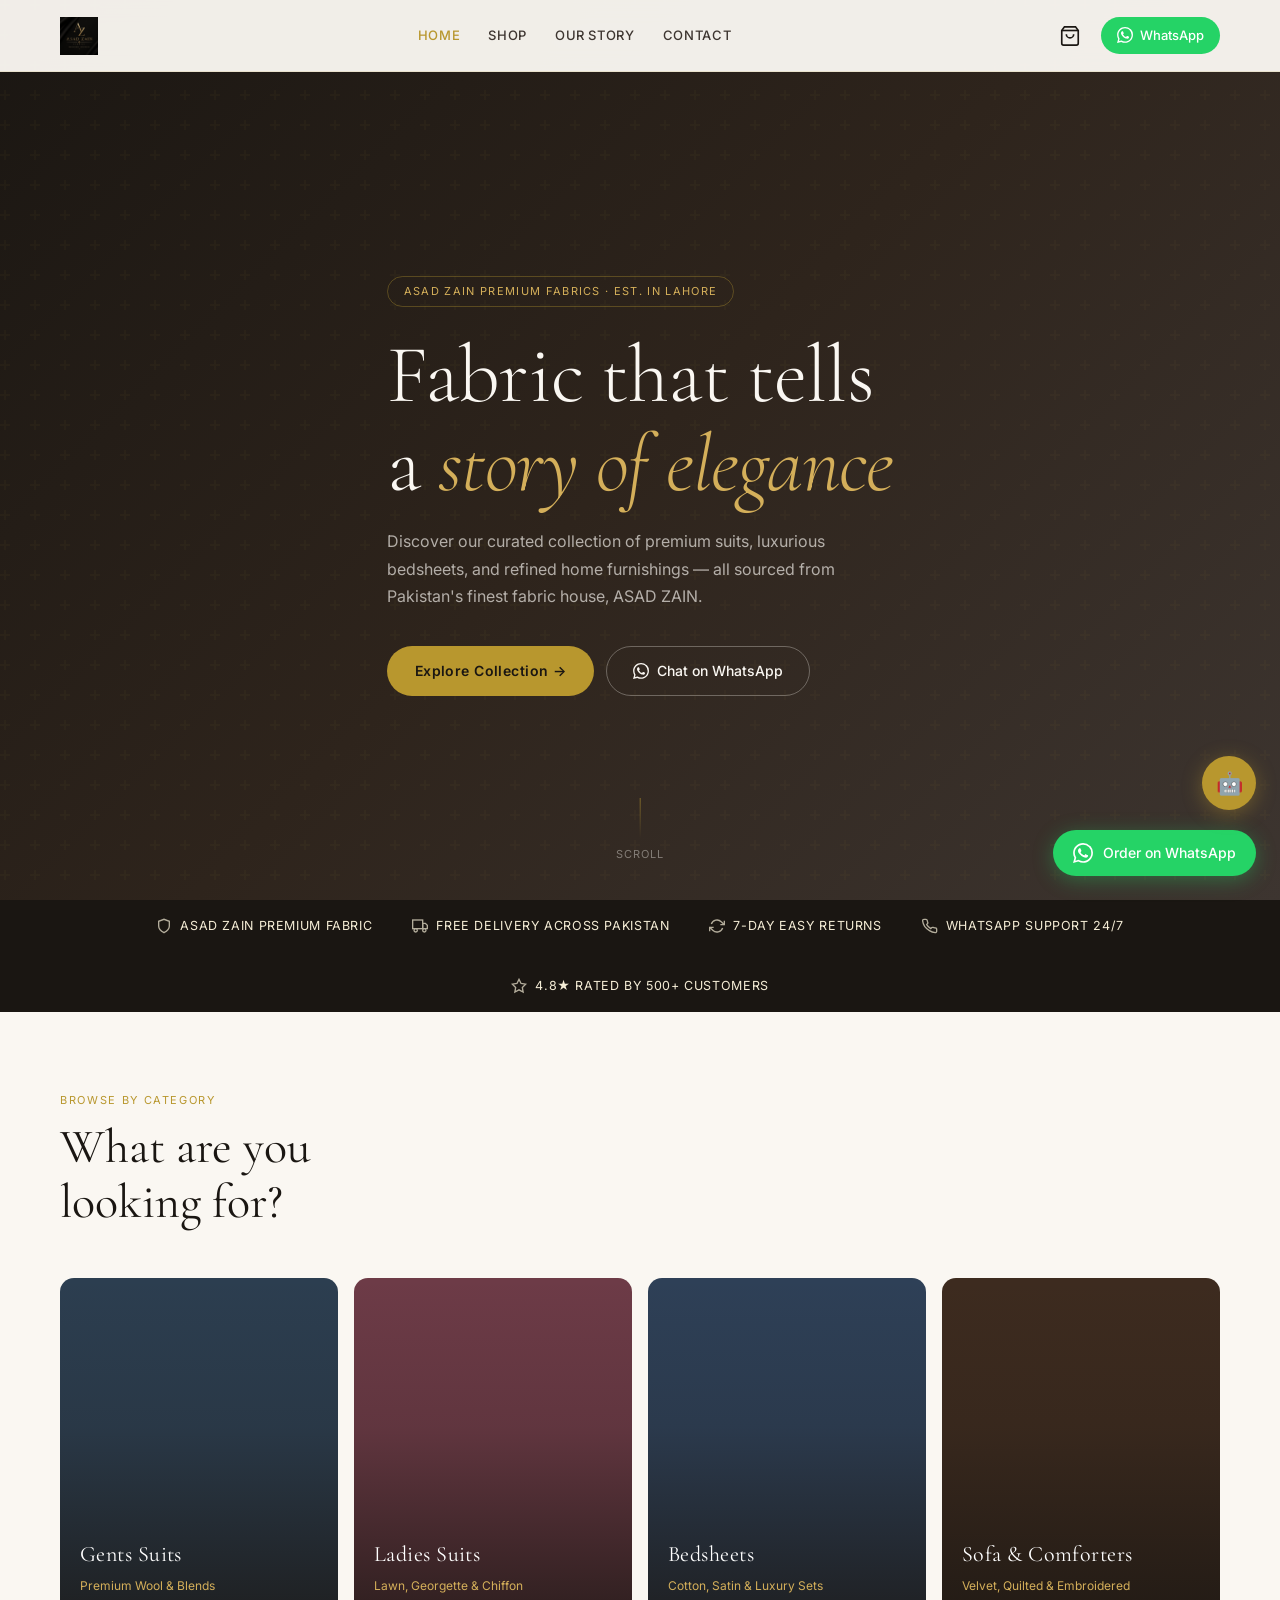
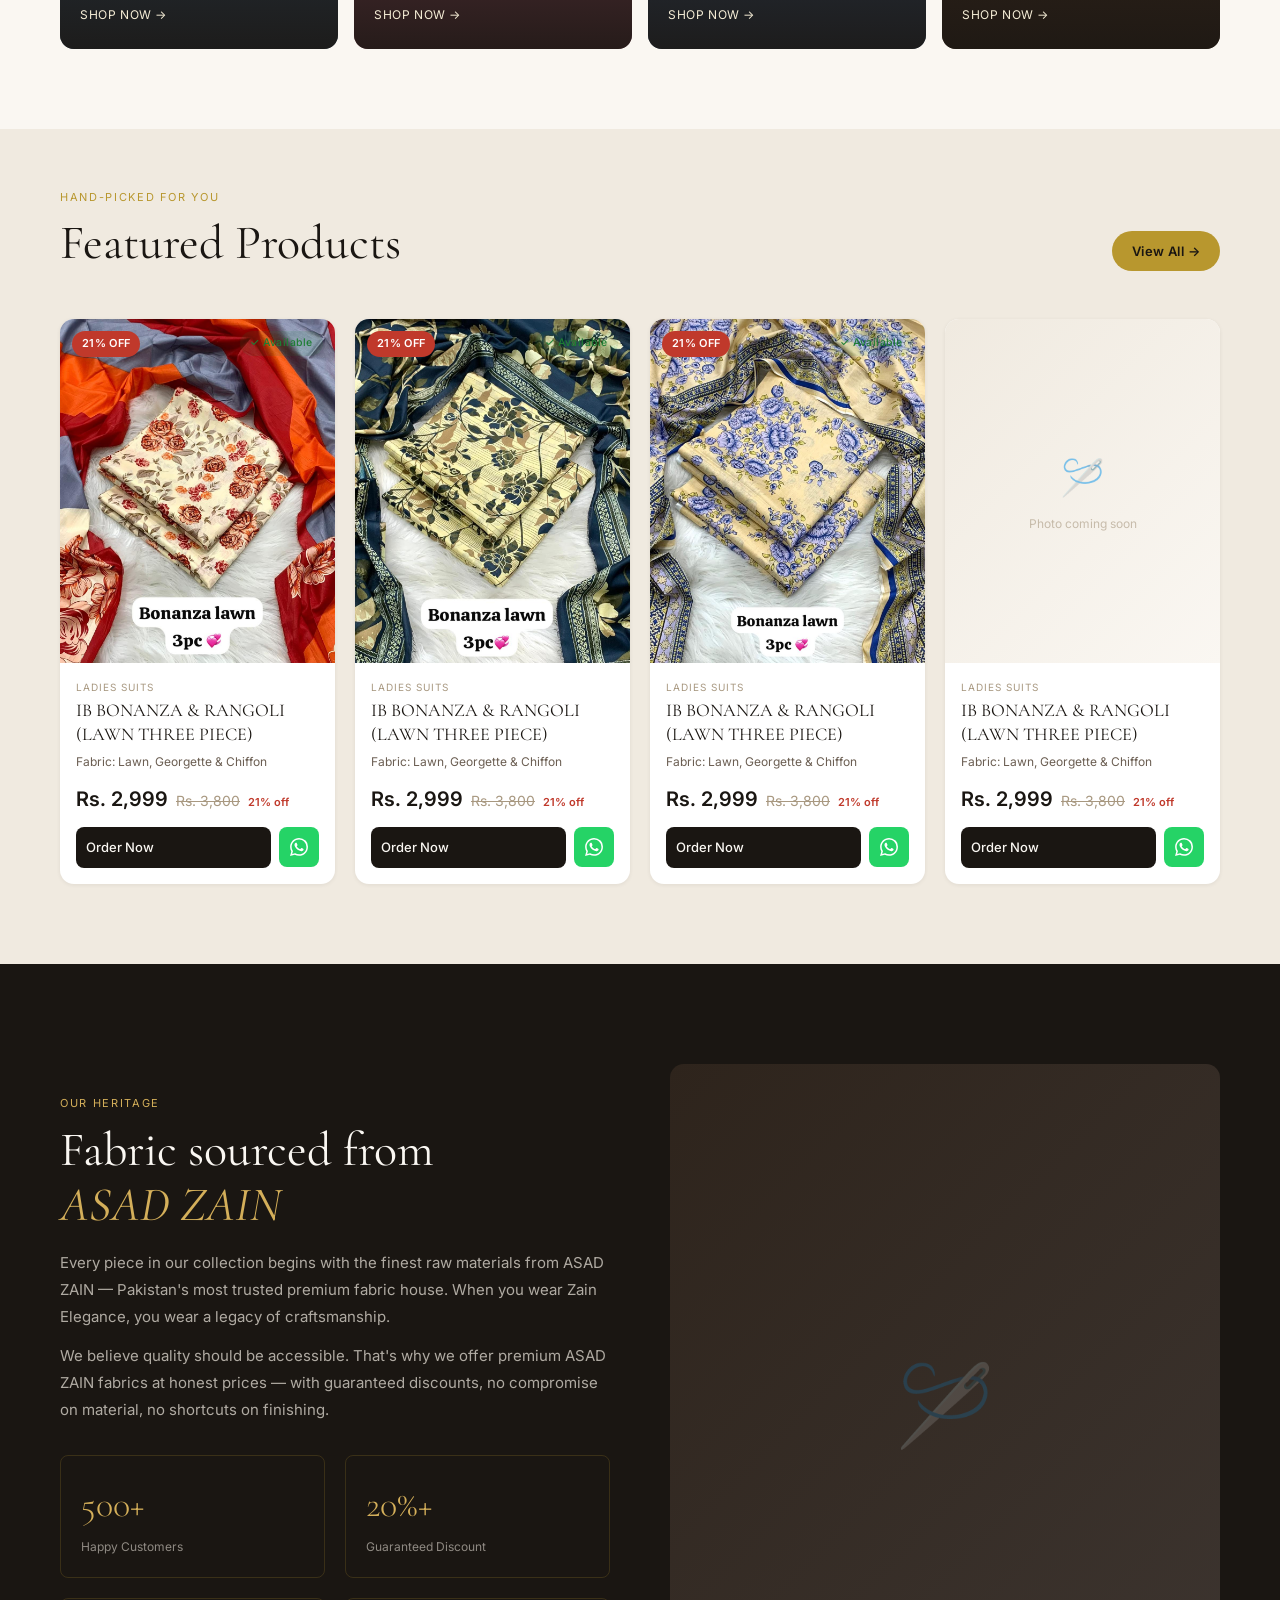
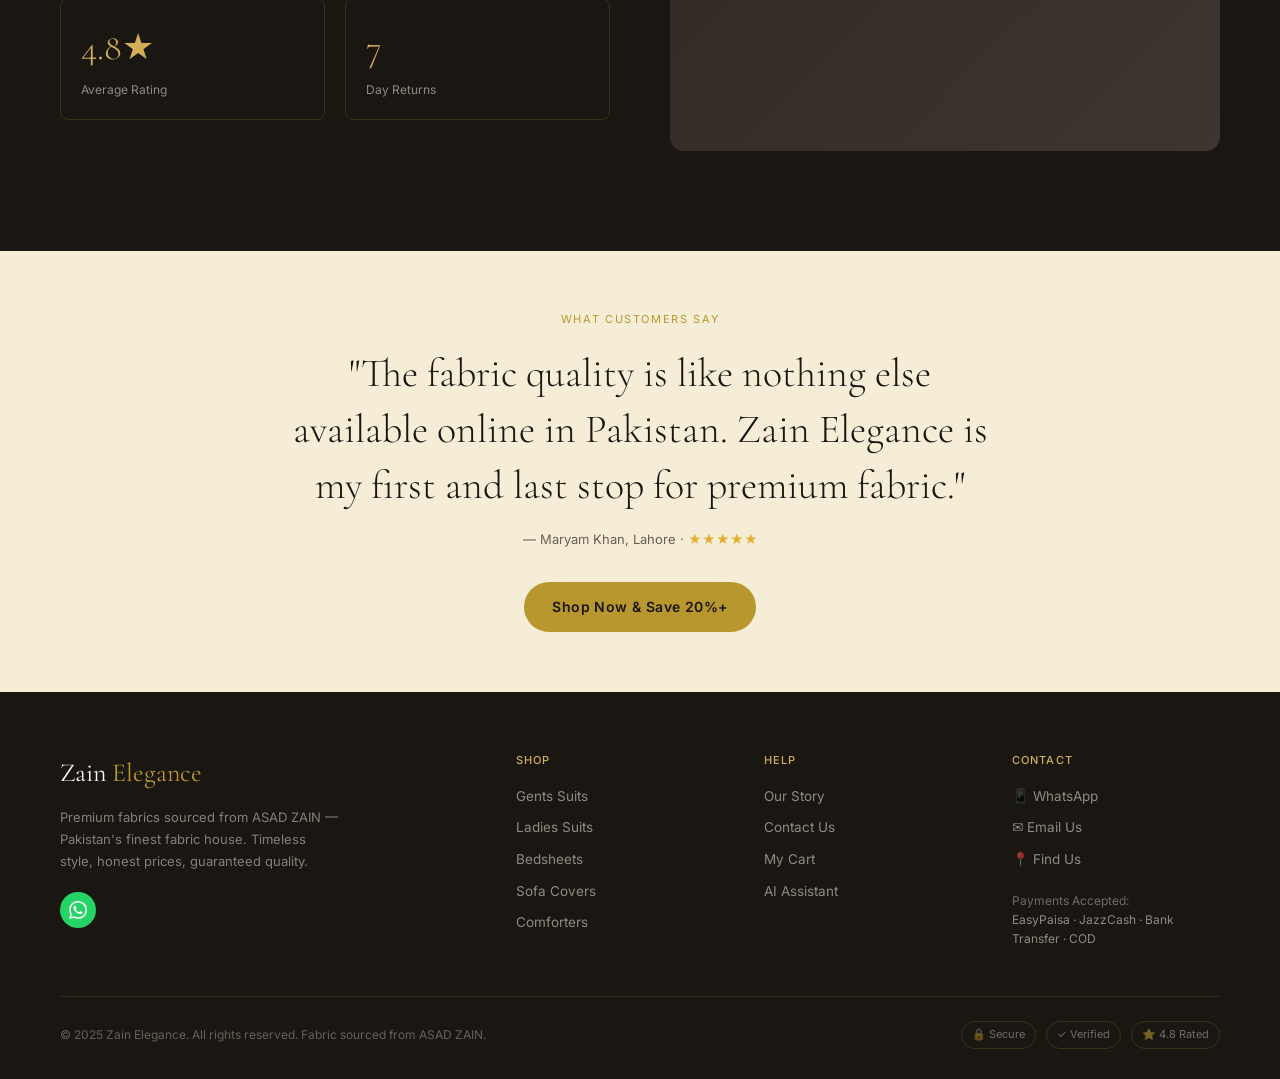
==== commit fcb856d7: "Add files via upload" ====
--- a/index.html
+++ b/index.html
@@ -16,7 +16,7 @@
 <!-- ═══ NAVIGATION ═══ -->
 <nav class="nav">
   <div class="nav-inner">
-    <a href="index.html" class="nav-logo"><img src="assets/images/logo.jpeg" alt="Zain Elegance" style="height:44px;width:auto;display:block"></a>
+    <a href="index.html" class="nav-logo"><img src="assets/images/logo.jpeg" alt="Zain Elegance" style="height:38px;width:auto;display:block"></a>
     <div class="nav-links">
       <a href="index.html" class="active">Home</a>
       <a href="shop.html">Shop</a>
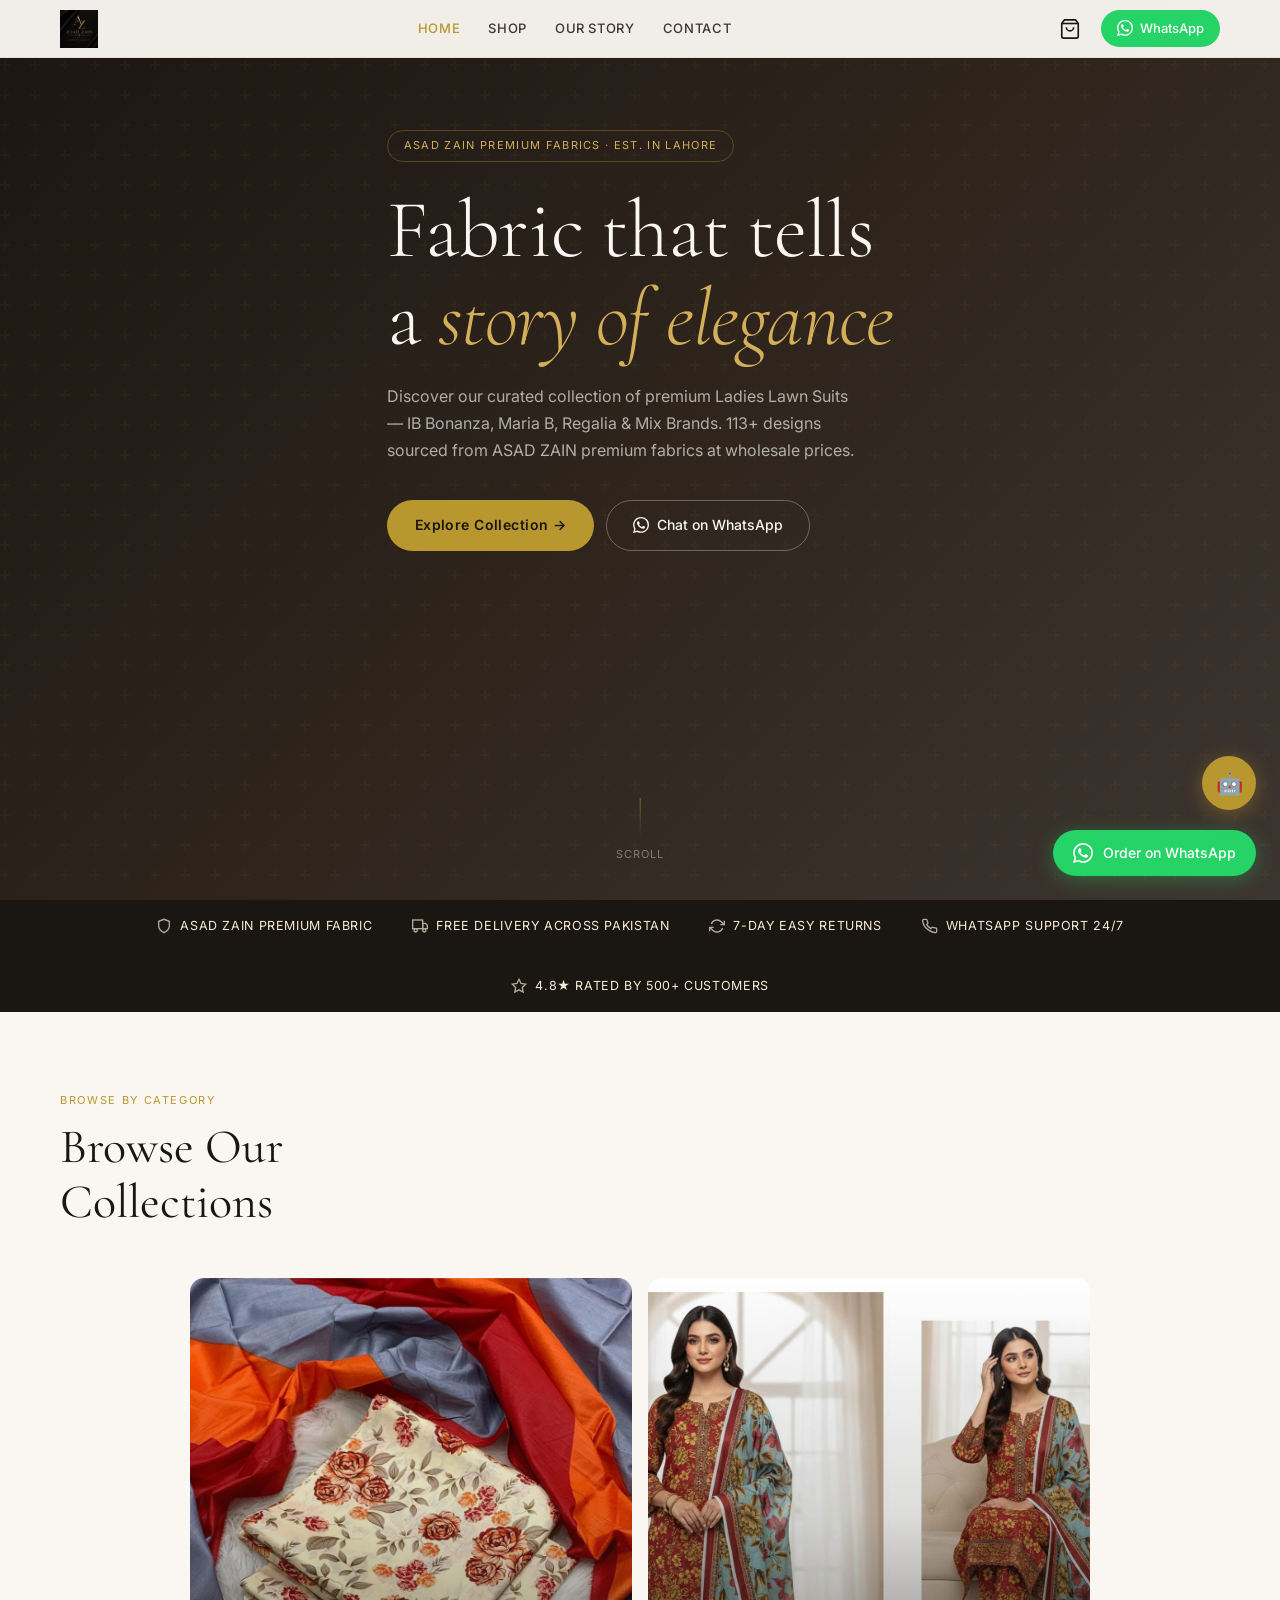
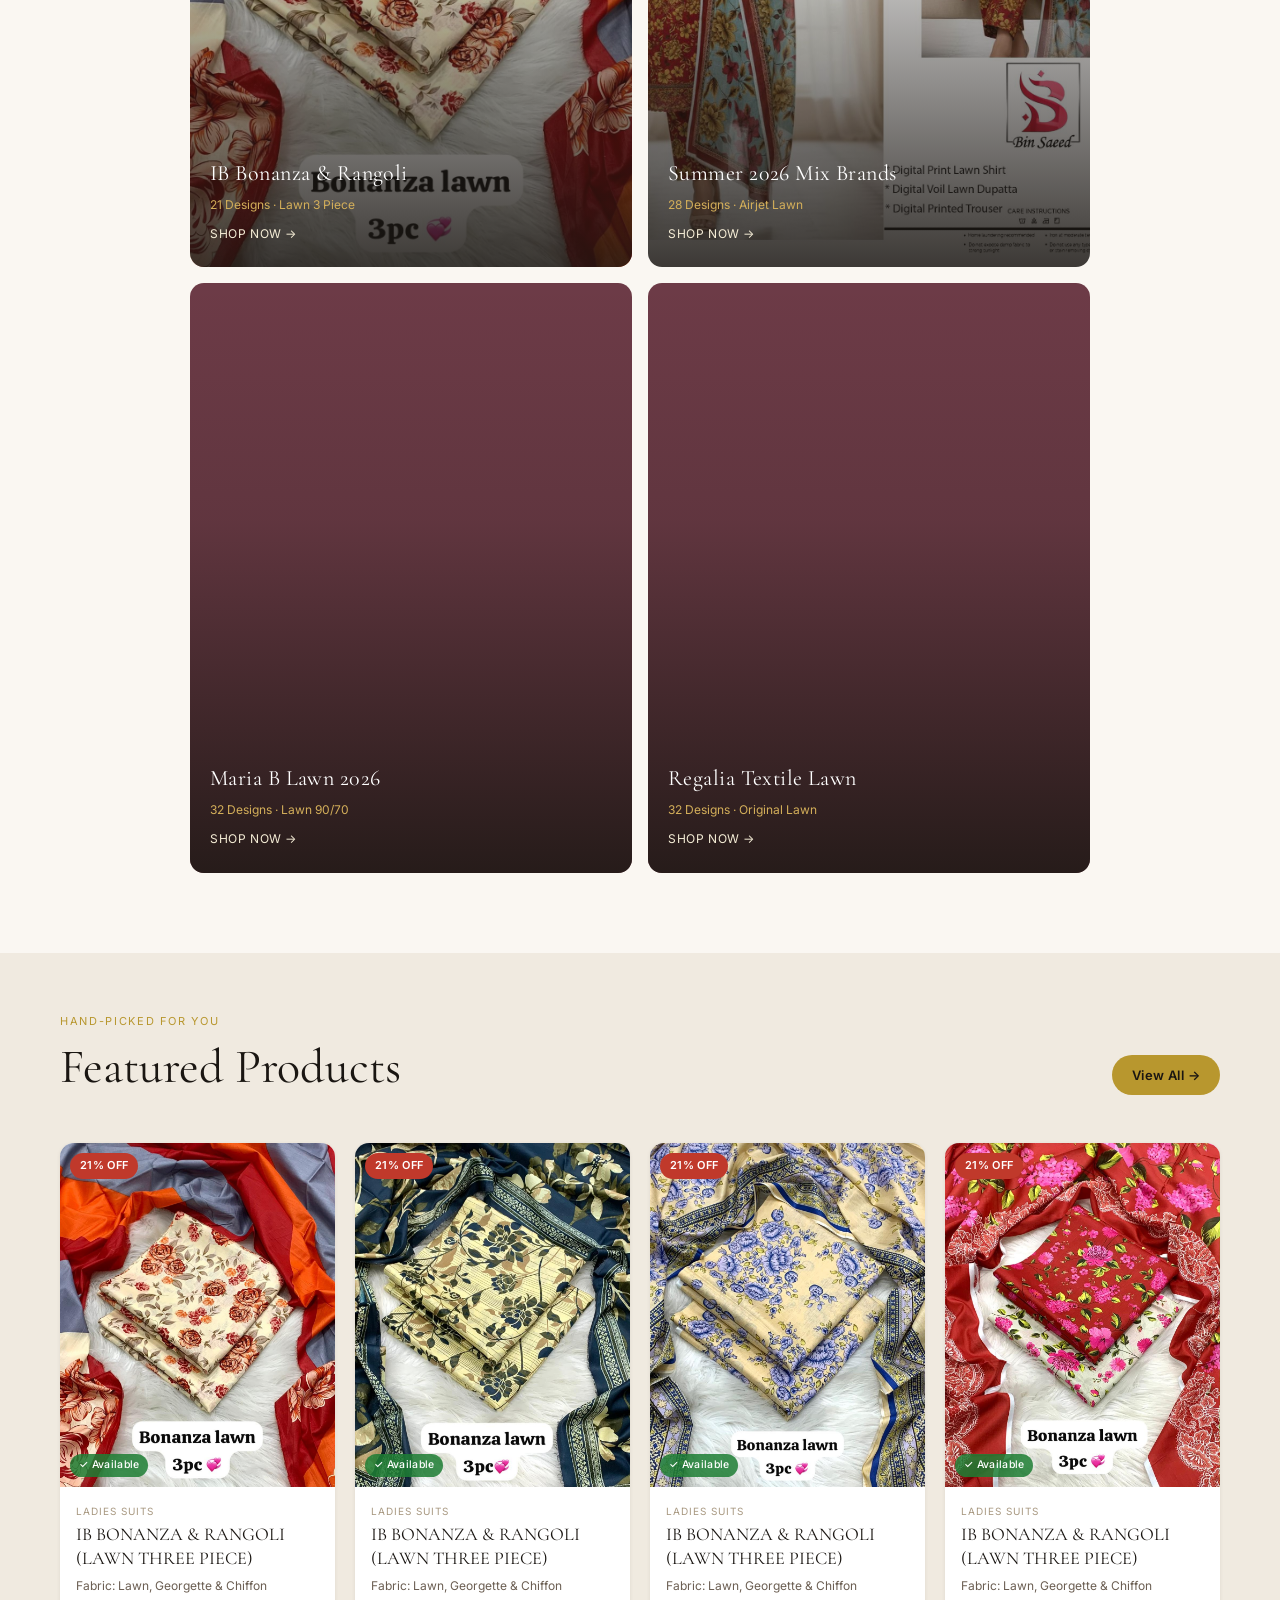
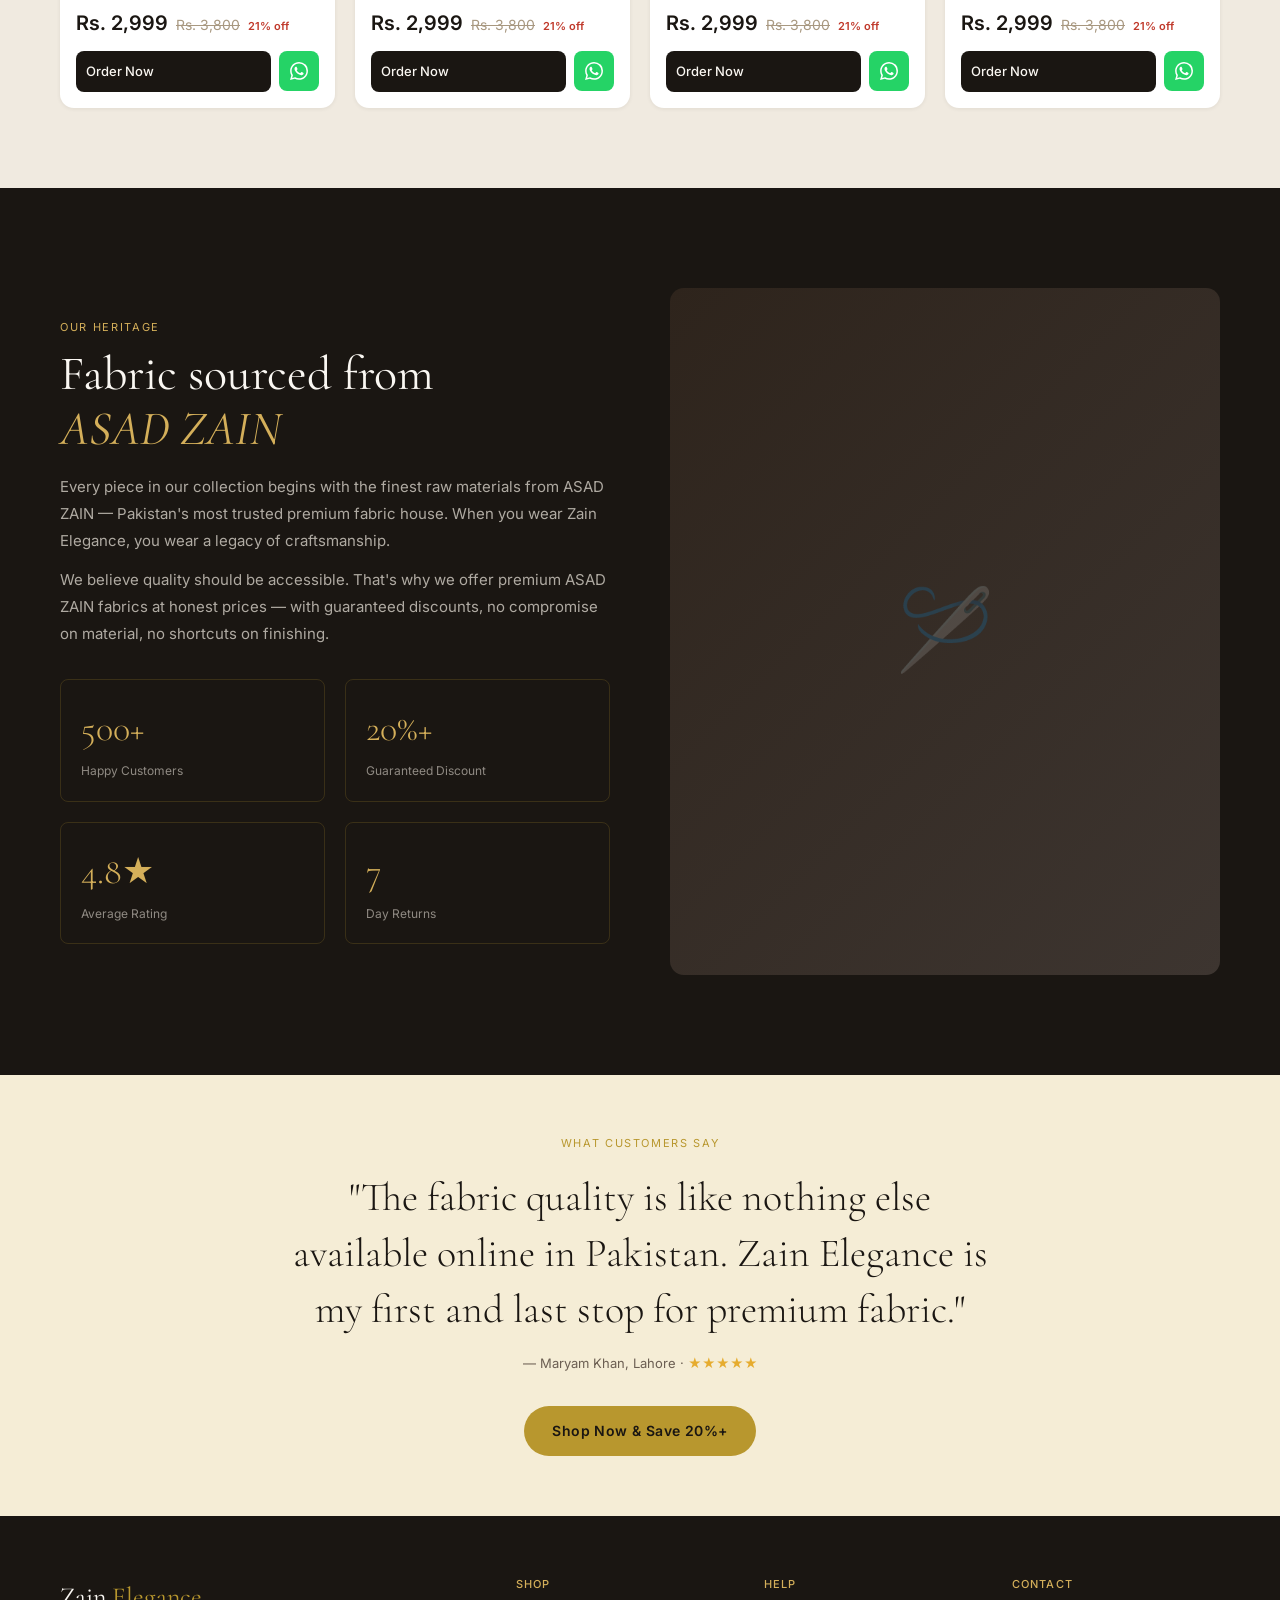
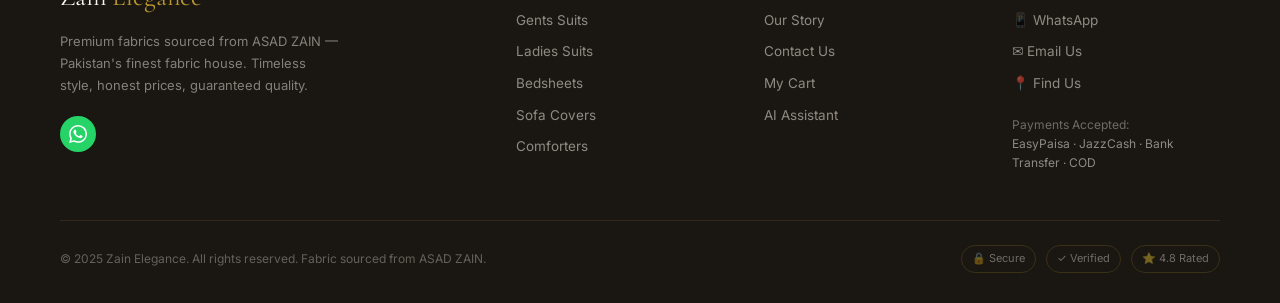
==== commit 0001804a: "Add files via upload" ====
--- a/index.html
+++ b/index.html
@@ -55,7 +55,7 @@
     <div class="hero-content">
       <div class="hero-badge">ASAD ZAIN Premium Fabrics · Est. in Lahore</div>
       <h1>Fabric that tells<br>a <em>story of elegance</em></h1>
-      <p>Discover our curated collection of premium suits, luxurious bedsheets, and refined home furnishings — all sourced from Pakistan's finest fabric house, ASAD ZAIN.</p>
+      <p>Discover our curated collection of premium Ladies Lawn Suits — IB Bonanza, Maria B, Regalia & Mix Brands. 113+ designs sourced from ASAD ZAIN premium fabrics at wholesale prices.</p>
       <div class="hero-actions">
         <a href="shop.html" class="btn-primary">Explore Collection →</a>
         <a href="https://wa.me/923XXXXXXXXX?text=Assalamu%20Alaikum!%20I%20want%20to%20enquire%20about%20your%20products." target="_blank" class="btn-outline">
@@ -102,41 +102,47 @@
   <div class="container">
     <div class="section-head">
       <div class="section-label">Browse By Category</div>
-      <h2 class="section-title">What are you<br>looking for?</h2>
-    </div>
-    <div class="categories-grid">
-      <a href="shop.html?cat=gents-suits" class="cat-card cat-gents">
-        <div class="cat-img" style="background-image:url('assets/images/suits/gents-navy.jpg')"></div>
-        <div class="cat-overlay">
-          <div class="cat-name">Gents Suits</div>
-          <div class="cat-count">Premium Wool & Blends</div>
-          <div class="cat-link">Shop Now →</div>
-        </div>
-      </a>
-      <a href="shop.html?cat=ladies-suits" class="cat-card cat-ladies">
-        <div class="cat-img" style="background-image:url('assets/images/suits/ladies-pink.jpg')"></div>
-        <div class="cat-overlay">
-          <div class="cat-name">Ladies Suits</div>
-          <div class="cat-count">Lawn, Georgette & Chiffon</div>
-          <div class="cat-link">Shop Now →</div>
-        </div>
-      </a>
-      <a href="shop.html?cat=bedsheets" class="cat-card cat-bedsheet">
-        <div class="cat-img" style="background-image:url('assets/images/bedsheets/white-cotton.jpg')"></div>
-        <div class="cat-overlay">
-          <div class="cat-name">Bedsheets</div>
-          <div class="cat-count">Cotton, Satin & Luxury Sets</div>
-          <div class="cat-link">Shop Now →</div>
-        </div>
-      </a>
-      <a href="shop.html?cat=sofa-covers" class="cat-card cat-sofa">
-        <div class="cat-img" style="background-image:url('assets/images/sofa-covers/velvet-brown.jpg')"></div>
-        <div class="cat-overlay">
-          <div class="cat-name">Sofa & Comforters</div>
-          <div class="cat-count">Velvet, Quilted & Embroidered</div>
-          <div class="cat-link">Shop Now →</div>
-        </div>
-      </a>
+      <h2 class="section-title">Browse Our<br>Collections</h2>
+    </div>
+    <!-- 4 collection cards -->
+    <div style="display:grid;grid-template-columns:repeat(2,1fr);gap:16px;max-width:900px;margin:0 auto" class="collections-grid">
+
+      <a href="shop.html" class="cat-card cat-ladies">
+        <div class="cat-img" style="background-image:url('assets/images/suits/lad1.jpeg')"></div>
+        <div class="cat-overlay">
+          <div class="cat-name">IB Bonanza & Rangoli</div>
+          <div class="cat-count">21 Designs · Lawn 3 Piece</div>
+          <div class="cat-link">Shop Now →</div>
+        </div>
+      </a>
+
+      <a href="shop.html" class="cat-card cat-ladies">
+        <div class="cat-img" style="background-image:url('assets/images/suits/la1.jpeg')"></div>
+        <div class="cat-overlay">
+          <div class="cat-name">Summer 2026 Mix Brands</div>
+          <div class="cat-count">28 Designs · Airjet Lawn</div>
+          <div class="cat-link">Shop Now →</div>
+        </div>
+      </a>
+
+      <a href="shop.html" class="cat-card cat-ladies">
+        <div class="cat-img" style="background-image:url('assets/images/suits/l1.jpeg')"></div>
+        <div class="cat-overlay">
+          <div class="cat-name">Maria B Lawn 2026</div>
+          <div class="cat-count">32 Designs · Lawn 90/70</div>
+          <div class="cat-link">Shop Now →</div>
+        </div>
+      </a>
+
+      <a href="shop.html" class="cat-card cat-ladies">
+        <div class="cat-img" style="background-image:url('assets/images/suits/lady1.jpeg')"></div>
+        <div class="cat-overlay">
+          <div class="cat-name">Regalia Textile Lawn</div>
+          <div class="cat-count">32 Designs · Original Lawn</div>
+          <div class="cat-link">Shop Now →</div>
+        </div>
+      </a>
+
     </div>
   </div>
 </section>
--- a/assets/css/style.css
+++ b/assets/css/style.css
@@ -29,7 +29,7 @@
   --radius:    8px;
   --radius-lg: 14px;
 
-  --nav-h: 72px;
+  --nav-h: 58px;
 }
 
 /* ── Reset ── */
@@ -59,6 +59,7 @@
 .nav {
   position: fixed; top: 0; left: 0; right: 0; z-index: 1000;
   height: var(--nav-h);
+  min-height: var(--nav-h);
   background: rgba(250,247,242,0.96);
   backdrop-filter: blur(12px);
   border-bottom: 1px solid rgba(184,151,46,.15);
@@ -113,7 +114,7 @@
   min-height: 100vh;
   padding-top: var(--nav-h);
   background: linear-gradient(135deg, #1A1612 0%, #2E241C 50%, #3D3530 100%);
-  display: flex; align-items: center;
+  display: flex; align-items: flex-start;
   position: relative; overflow: hidden;
 }
 .hero::before {
@@ -123,7 +124,7 @@
 }
 .hero-content {
   position: relative; z-index: 1;
-  max-width: 700px; padding: 60px 20px;
+  max-width: 700px; padding: 72px 20px 60px;
 }
 .hero-badge {
   display: inline-block; font-size: 11px; letter-spacing: .12em;
@@ -293,18 +294,20 @@
 .product-img-placeholder .ph-text { font-size: 12px; opacity: .6; }
 
 .discount-ribbon {
-  position: absolute; top: 12px; left: 12px;
+  position: absolute; top: 10px; left: 10px;
   background: var(--red-sale); color: white;
   font-size: 11px; font-weight: 600; letter-spacing: .03em;
   padding: 4px 10px; border-radius: 20px;
+  z-index: 2;
 }
 .stock-badge {
-  position: absolute; top: 12px; right: 12px;
-  font-size: 10.5px; font-weight: 500; letter-spacing: .05em;
-  padding: 4px 10px; border-radius: 20px;
-}
-.stock-badge.in-stock  { background: rgba(30,126,52,.12); color: var(--green-stock); }
-.stock-badge.stockout  { background: rgba(192,57,43,.12); color: var(--red-sale); }
+  position: absolute; bottom: 10px; left: 10px;
+  font-size: 10.5px; font-weight: 500; letter-spacing: .03em;
+  padding: 3px 9px; border-radius: 20px;
+  z-index: 2;
+}
+.stock-badge.in-stock  { background: rgba(30,126,52,.85); color: #fff; }
+.stock-badge.stockout  { background: rgba(192,57,43,.85); color: #fff; }
 
 .product-body { padding: 16px; }
 .product-category {
@@ -610,6 +613,8 @@
   .categories-grid { grid-template-columns: repeat(2, 1fr); gap: 10px; }
   .products-grid { grid-template-columns: repeat(2, 1fr); gap: 12px; }
   .footer-grid { grid-template-columns: 1fr; }
+  .hero { min-height: auto; }
+  .hero-content { padding: 48px 20px 60px; }
   .hero h1 { font-size: 38px; }
   .trust-bar-inner { gap: 20px; }
   .chat-window { width: calc(100vw - 32px); right: 16px; }
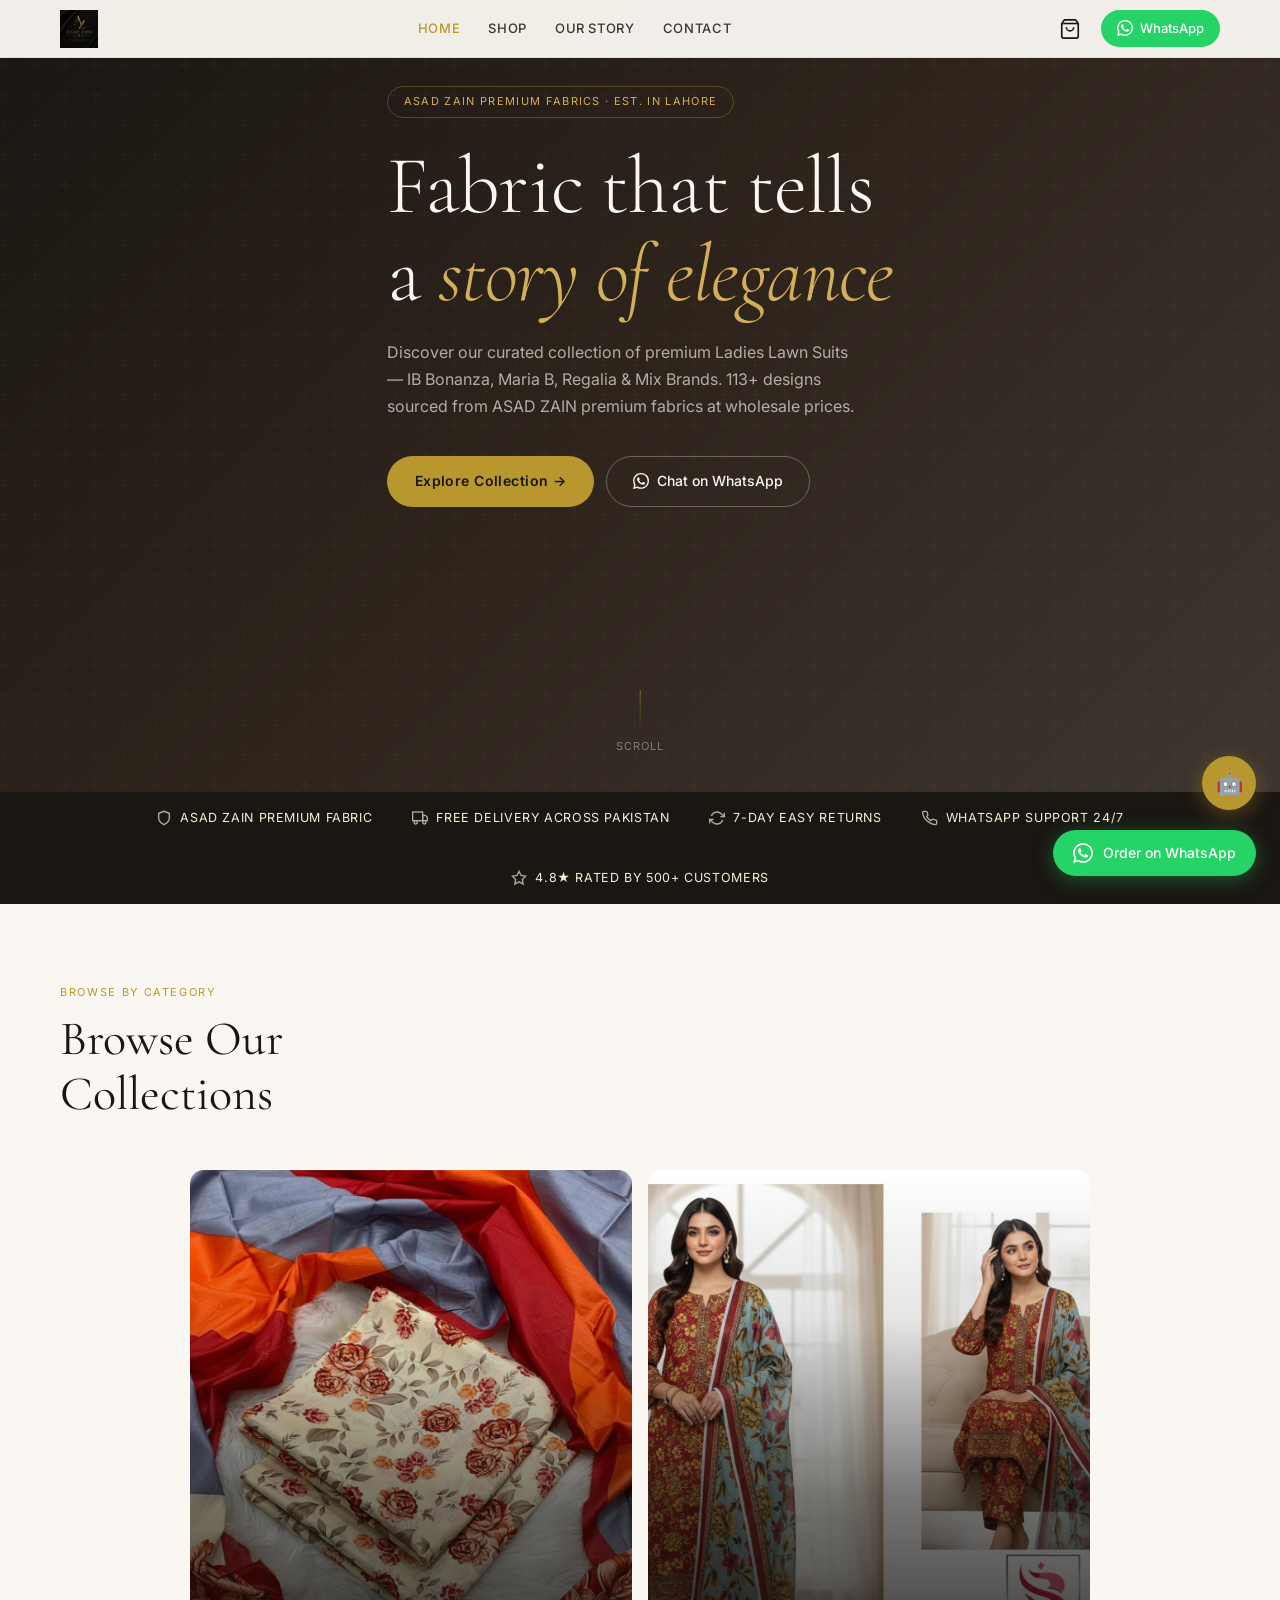
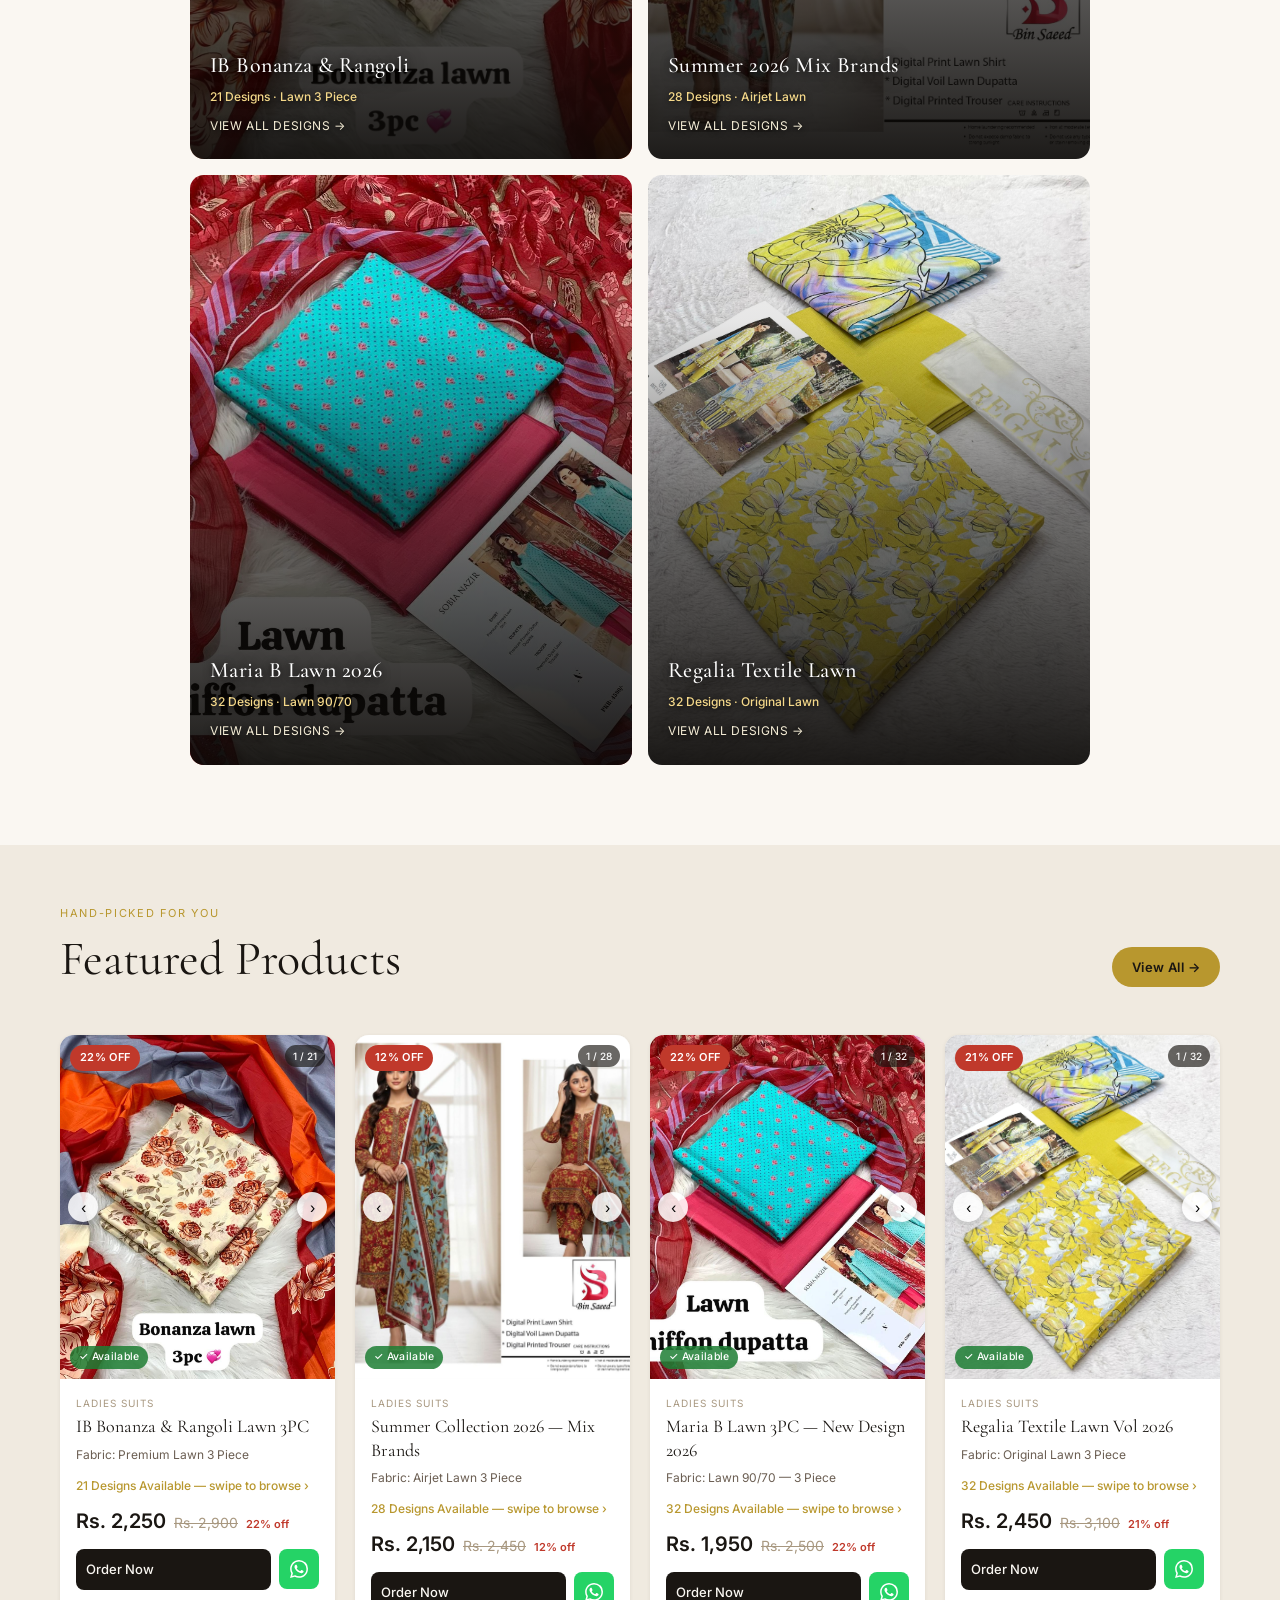
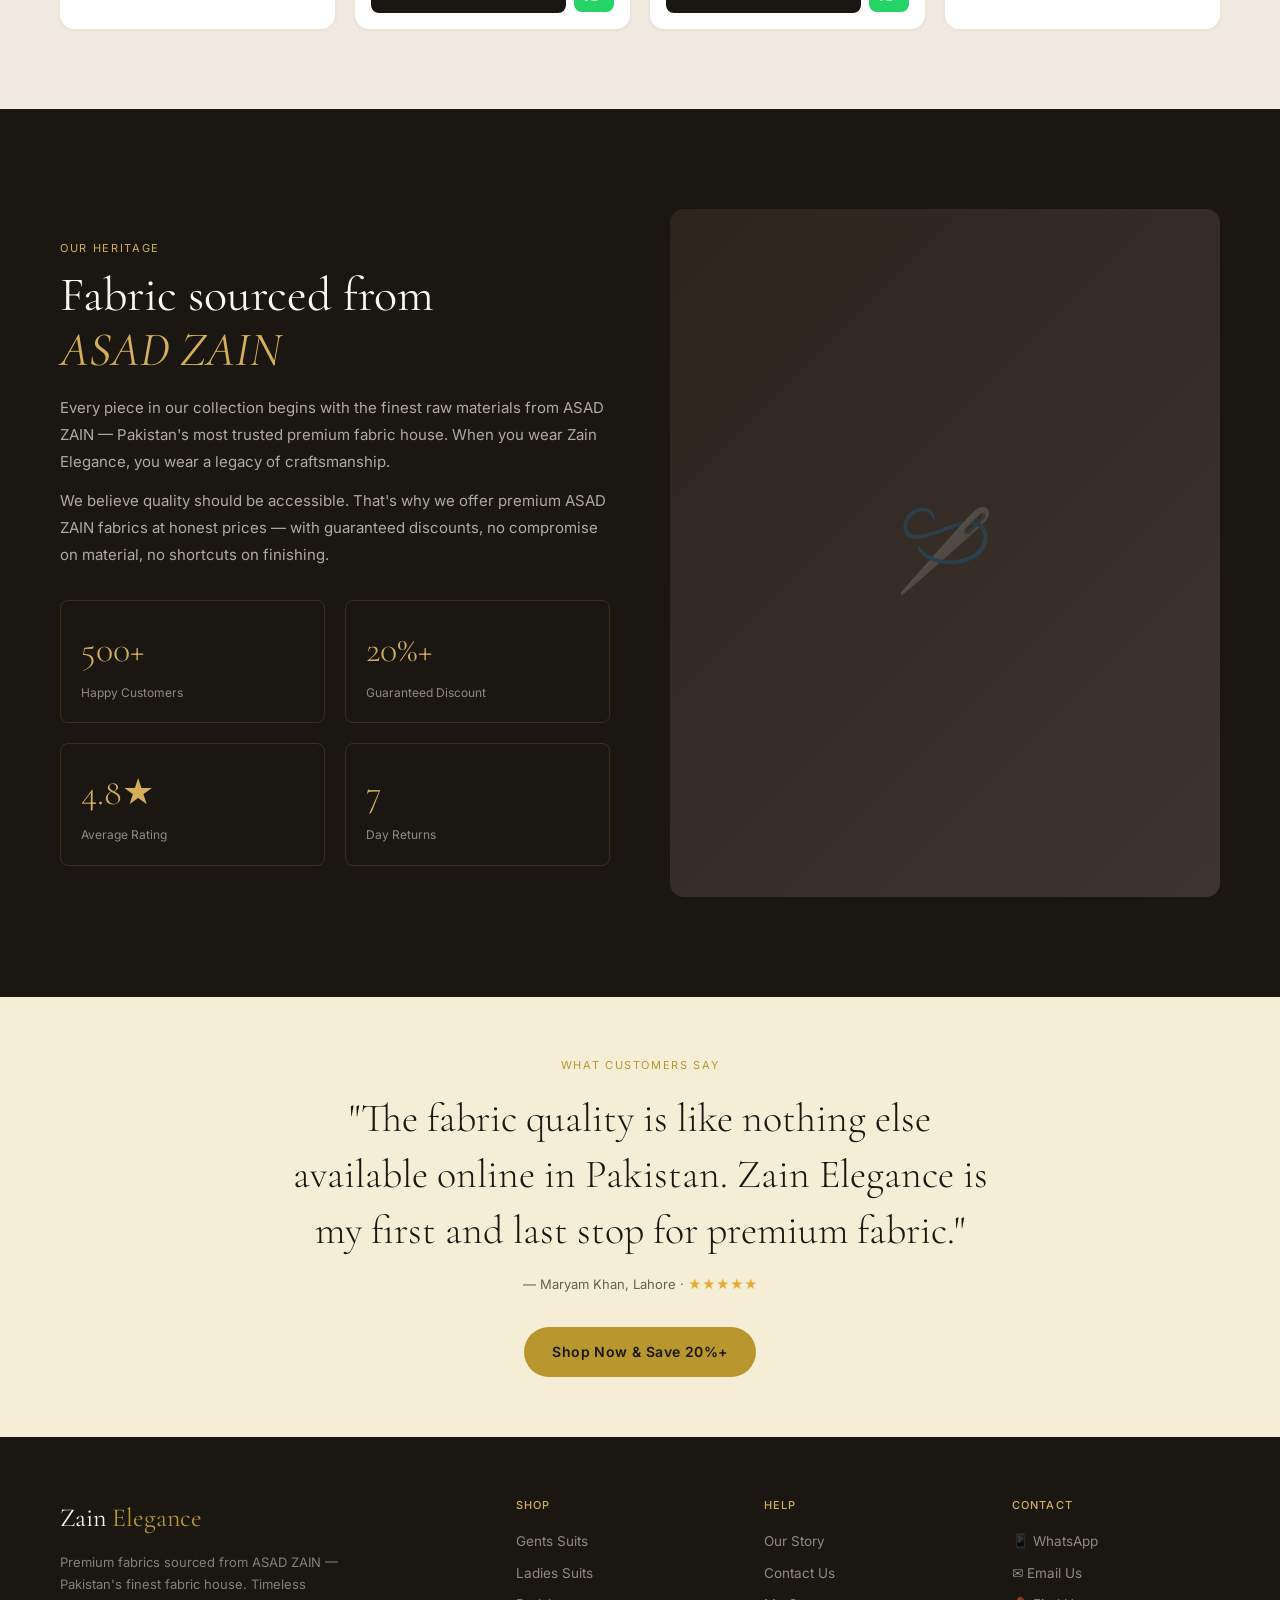
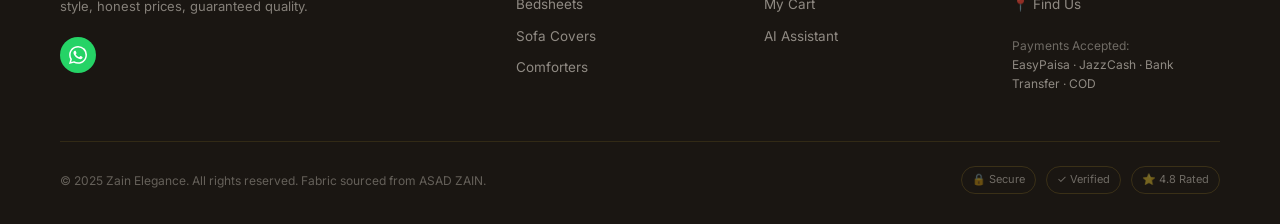
==== commit 36521629: "Add files via upload" ====
--- a/index.html
+++ b/index.html
@@ -107,39 +107,39 @@
     <!-- 4 collection cards -->
     <div style="display:grid;grid-template-columns:repeat(2,1fr);gap:16px;max-width:900px;margin:0 auto" class="collections-grid">
 
-      <a href="shop.html" class="cat-card cat-ladies">
+      <a href="collection.html?id=lad-001" class="cat-card cat-ladies">
         <div class="cat-img" style="background-image:url('assets/images/suits/lad1.jpeg')"></div>
         <div class="cat-overlay">
           <div class="cat-name">IB Bonanza & Rangoli</div>
           <div class="cat-count">21 Designs · Lawn 3 Piece</div>
-          <div class="cat-link">Shop Now →</div>
-        </div>
-      </a>
-
-      <a href="shop.html" class="cat-card cat-ladies">
+          <div class="cat-link">View All Designs →</div>
+        </div>
+      </a>
+
+      <a href="collection.html?id=la-001" class="cat-card cat-ladies">
         <div class="cat-img" style="background-image:url('assets/images/suits/la1.jpeg')"></div>
         <div class="cat-overlay">
           <div class="cat-name">Summer 2026 Mix Brands</div>
           <div class="cat-count">28 Designs · Airjet Lawn</div>
-          <div class="cat-link">Shop Now →</div>
-        </div>
-      </a>
-
-      <a href="shop.html" class="cat-card cat-ladies">
+          <div class="cat-link">View All Designs →</div>
+        </div>
+      </a>
+
+      <a href="collection.html?id=l-001" class="cat-card cat-ladies">
         <div class="cat-img" style="background-image:url('assets/images/suits/l1.jpeg')"></div>
         <div class="cat-overlay">
           <div class="cat-name">Maria B Lawn 2026</div>
           <div class="cat-count">32 Designs · Lawn 90/70</div>
-          <div class="cat-link">Shop Now →</div>
-        </div>
-      </a>
-
-      <a href="shop.html" class="cat-card cat-ladies">
+          <div class="cat-link">View All Designs →</div>
+        </div>
+      </a>
+
+      <a href="collection.html?id=lady-001" class="cat-card cat-ladies">
         <div class="cat-img" style="background-image:url('assets/images/suits/lady1.jpeg')"></div>
         <div class="cat-overlay">
           <div class="cat-name">Regalia Textile Lawn</div>
           <div class="cat-count">32 Designs · Original Lawn</div>
-          <div class="cat-link">Shop Now →</div>
+          <div class="cat-link">View All Designs →</div>
         </div>
       </a>
 
--- a/assets/css/style.css
+++ b/assets/css/style.css
@@ -111,7 +111,7 @@
    HERO
 ═══════════════════════════════════════════ */
 .hero {
-  min-height: 100vh;
+  min-height: 88vh;
   padding-top: var(--nav-h);
   background: linear-gradient(135deg, #1A1612 0%, #2E241C 50%, #3D3530 100%);
   display: flex; align-items: flex-start;
@@ -124,7 +124,7 @@
 }
 .hero-content {
   position: relative; z-index: 1;
-  max-width: 700px; padding: 72px 20px 60px;
+  max-width: 700px; padding: 28px 20px 48px;
 }
 .hero-badge {
   display: inline-block; font-size: 11px; letter-spacing: .12em;
@@ -232,20 +232,21 @@
 }
 .cat-overlay {
   position: absolute; inset: 0;
-  background: linear-gradient(to top, rgba(26,22,18,.85) 0%, rgba(26,22,18,.15) 60%, transparent 100%);
+  background: linear-gradient(to top, rgba(10,8,6,.92) 0%, rgba(10,8,6,.55) 45%, rgba(10,8,6,.1) 75%, transparent 100%);
   display: flex; flex-direction: column; justify-content: flex-end;
   padding: 24px 20px;
 }
 .cat-name {
-  font-family: var(--font-display); font-size: 22px; font-weight: 400;
-  color: var(--white); letter-spacing: .02em;
-}
-.cat-count { font-size: 12px; color: var(--gold-light); margin-top: 4px; }
+  font-family: var(--font-display); font-size: 22px; font-weight: 500;
+  color: #FFFFFF; letter-spacing: .02em;
+  text-shadow: 0 1px 8px rgba(0,0,0,.8), 0 2px 20px rgba(0,0,0,.6);
+}
+.cat-count { font-size: 12px; color: #F5D98A; margin-top: 4px; font-weight: 500; text-shadow: 0 1px 6px rgba(0,0,0,.9); }
 .cat-link {
   display: inline-flex; align-items: center; gap: 6px;
-  font-size: 12px; color: var(--gold-pale);
+  font-size: 12px; color: #F5EDD6;
   margin-top: 10px; letter-spacing: .05em;
-  text-transform: uppercase;
+  text-transform: uppercase; text-shadow: 0 1px 6px rgba(0,0,0,.9);
 }
 
 /* Category background patterns (used when no real image) */
@@ -602,6 +603,7 @@
 ═══════════════════════════════════════════ */
 @media (max-width: 960px) {
   .categories-grid { grid-template-columns: repeat(2, 1fr); }
+  .collections-grid { grid-template-columns: repeat(2, 1fr) !important; }
   .footer-grid { grid-template-columns: 1fr 1fr; }
   .fabric-story-grid { grid-template-columns: 1fr; }
   .fabric-img-mock { display: none; }
@@ -613,8 +615,6 @@
   .categories-grid { grid-template-columns: repeat(2, 1fr); gap: 10px; }
   .products-grid { grid-template-columns: repeat(2, 1fr); gap: 12px; }
   .footer-grid { grid-template-columns: 1fr; }
-  .hero { min-height: auto; }
-  .hero-content { padding: 48px 20px 60px; }
   .hero h1 { font-size: 38px; }
   .trust-bar-inner { gap: 20px; }
   .chat-window { width: calc(100vw - 32px); right: 16px; }
